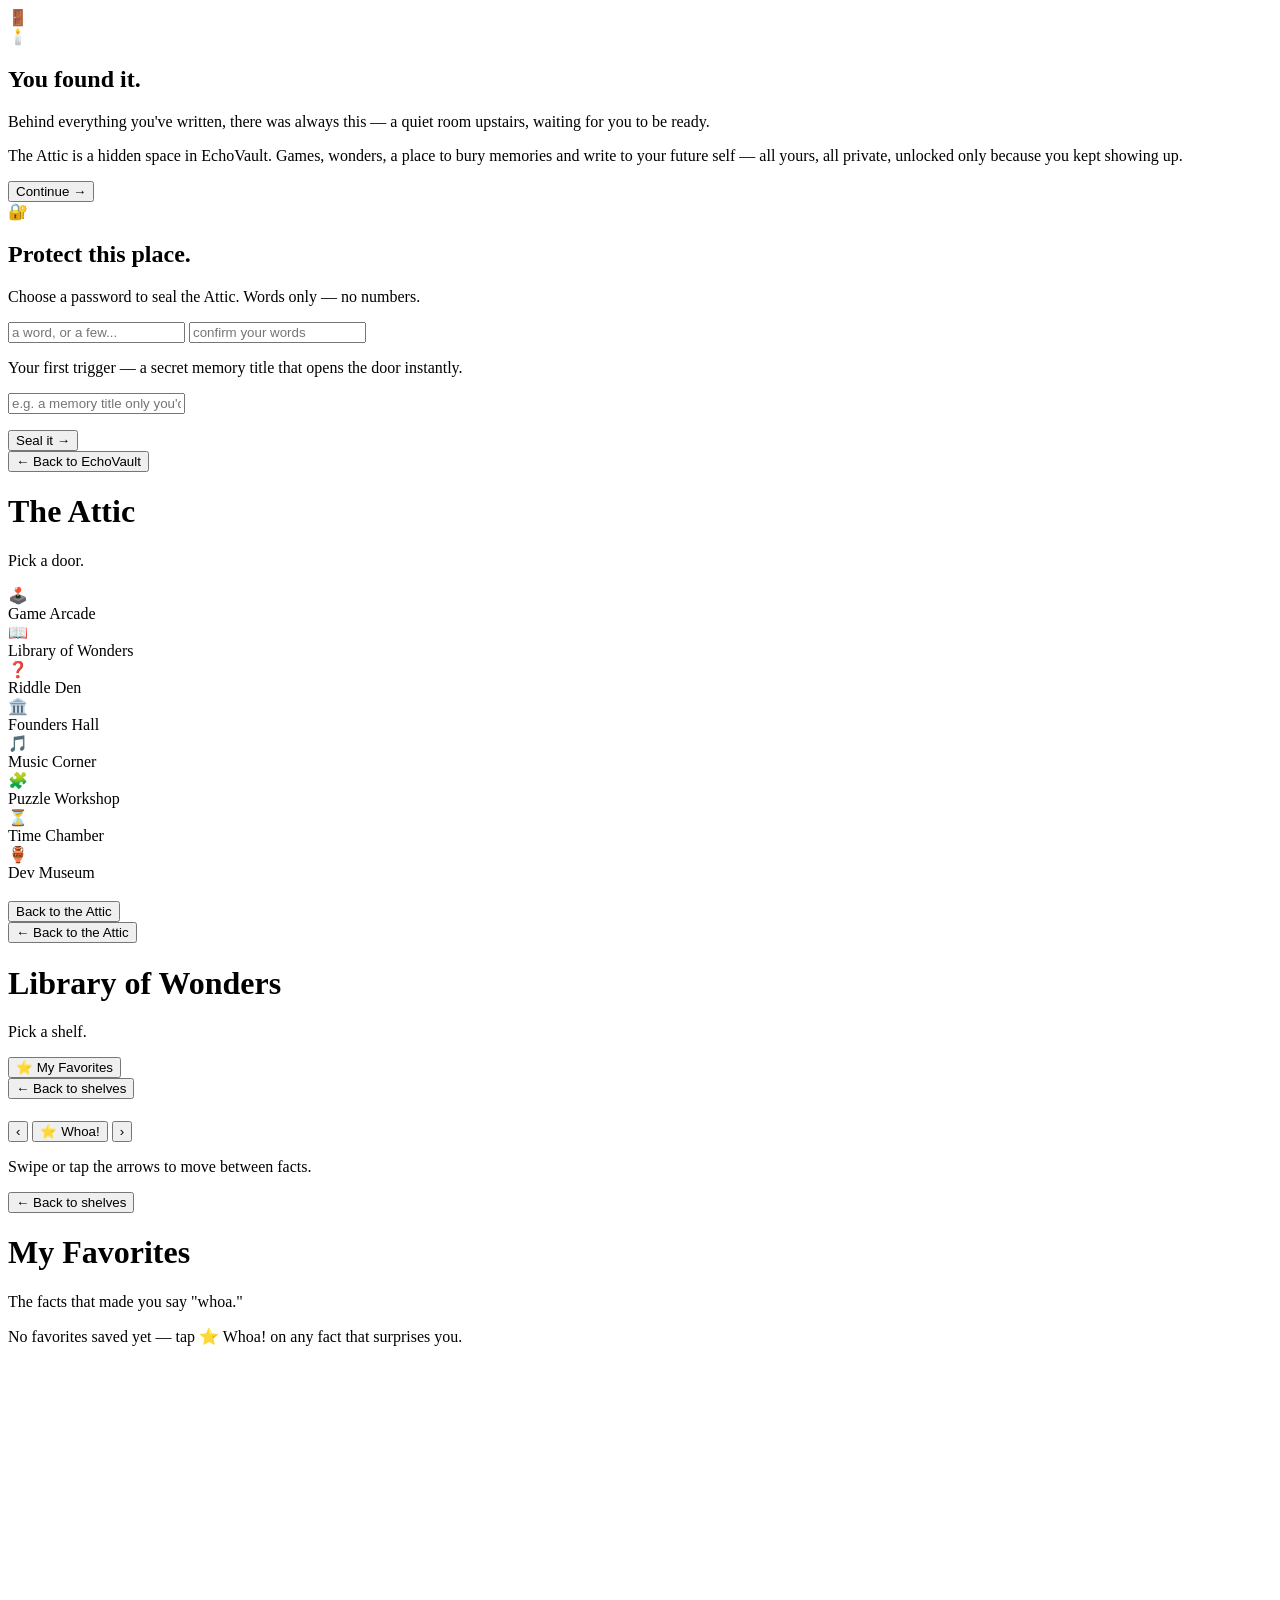
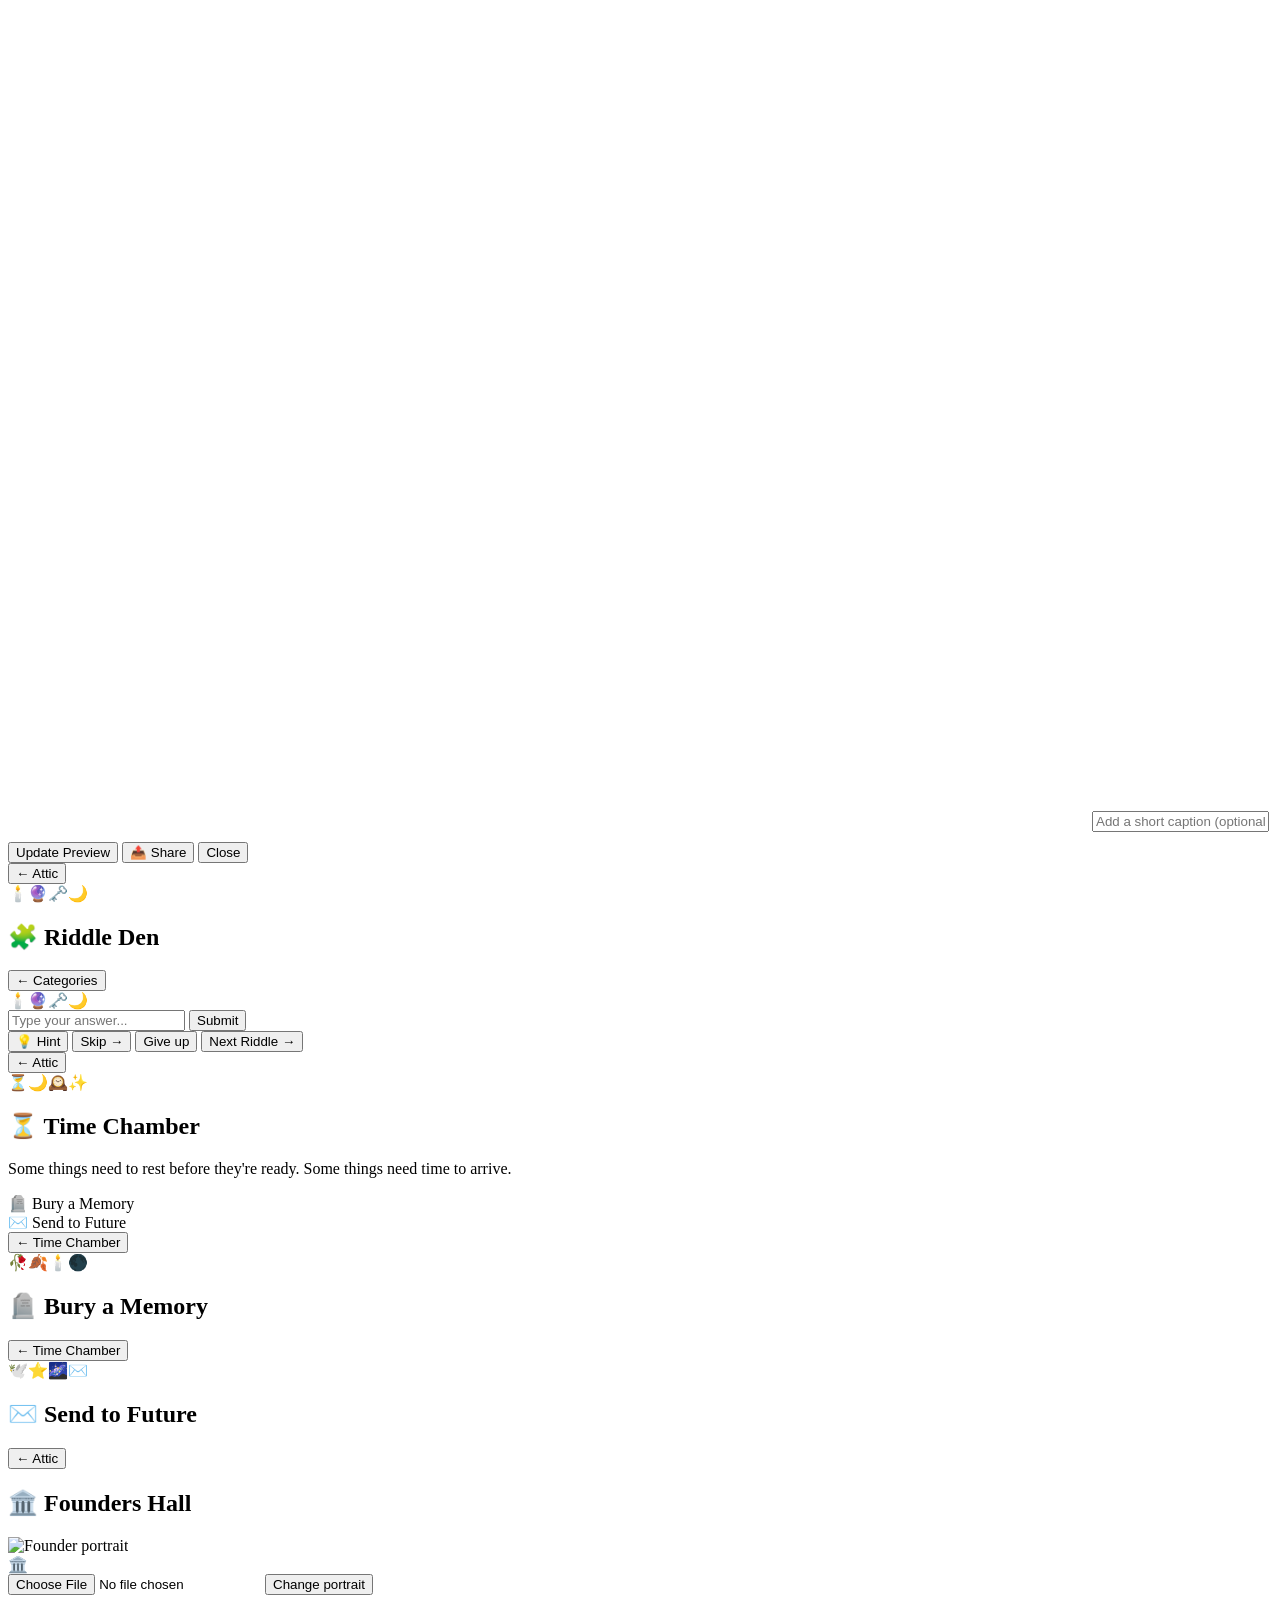
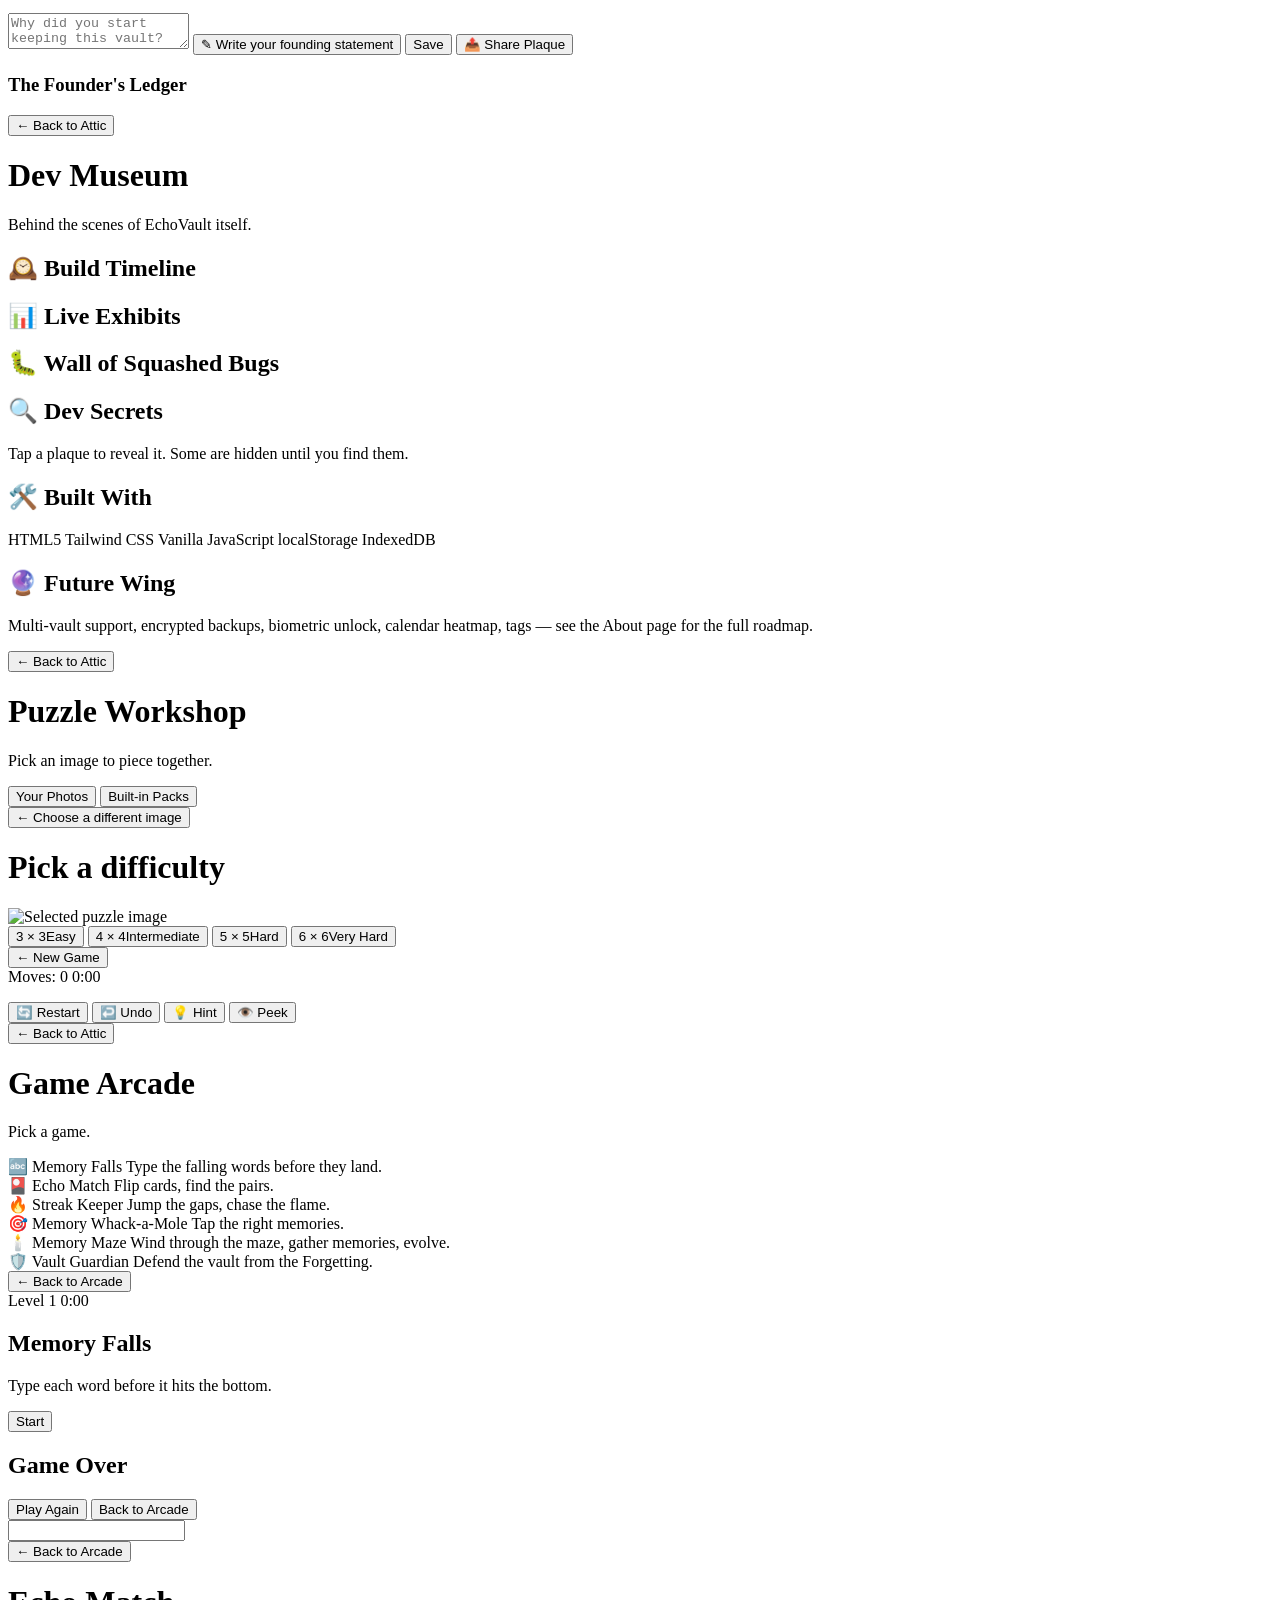
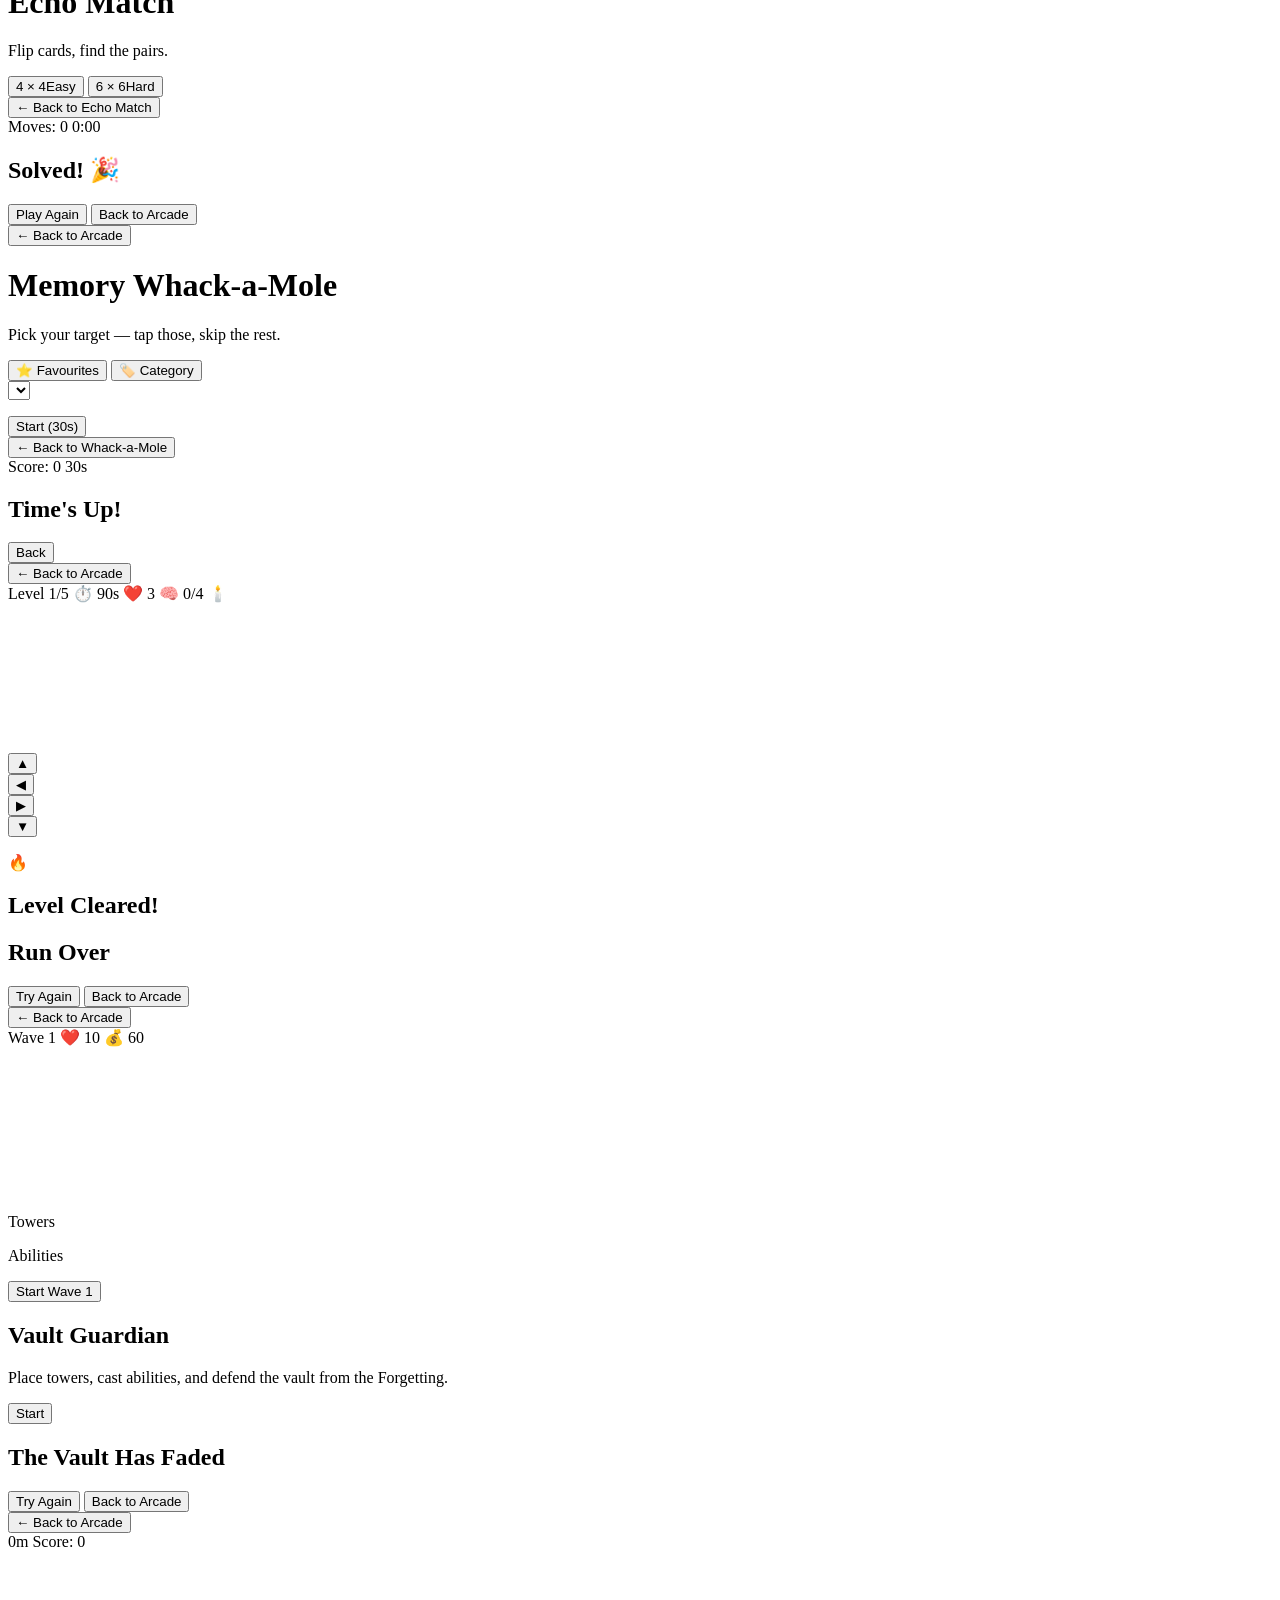
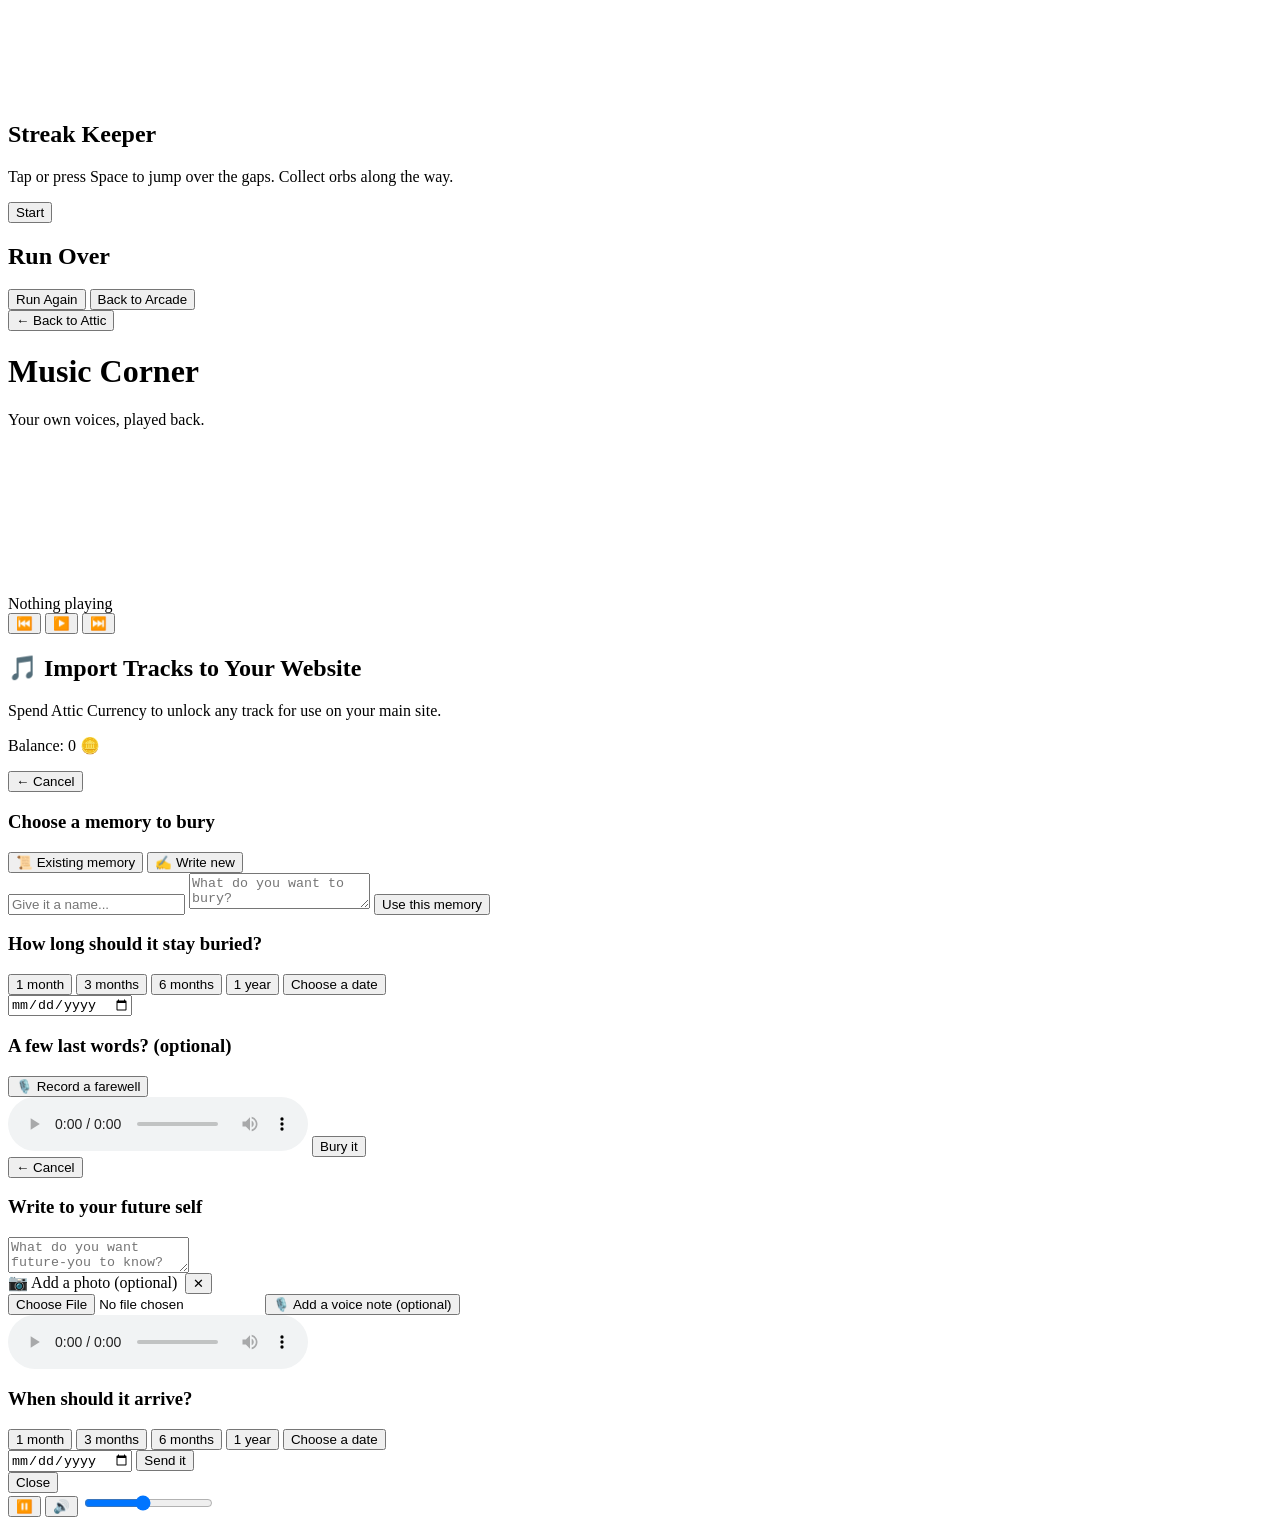
==== Attic/attic.html @ f82582a5 "Rename attic (10).html to Attic/attic.html" ====
<!--
  ATTIC.HTML — fragment only, no <html>/<head>/<body> tags.
  This gets fetched and injected into #atticRoot (in the main index.html) by Attic/attic.js.
  Do NOT open this file directly in a browser — it's not a full page.

  IMPORTANT: this fragment uses its own plain CSS classes (defined in attic.css),
  NOT Tailwind utility classes. Tailwind's CDN script only scans the page once on
  load and does not reliably pick up classes added later via fetch()-injection —
  so anything Tailwind-based in here would render unstyled. Style changes go in
  attic.css, section 2.

  SECTIONS IN THIS FILE (in order):
    1. FIRST-ENTRY REVEAL   — fullscreen dim/creak/light-flood sequence
    2. CONGRATS + SETUP MODAL — "You found it" + password/trigger setup
    (Future rooms/hub markup will be appended below as new sections, each
    clearly labeled the same way — paste new room HTML at the bottom.)
-->

<!-- ============================================================ -->
<!-- SECTION 1: FIRST-ENTRY REVEAL                                 -->
<!-- ============================================================ -->
<div id="atticRevealOverlay" class="attic-hidden attic-reveal-overlay">
  <div id="atticRevealLight" class="attic-reveal-light"></div>
  <div id="atticRevealDust" class="attic-reveal-dust"></div>
  <div id="atticRevealDoor" class="attic-reveal-door">🚪</div>
</div>

<!-- ============================================================ -->
<!-- SECTION 2: CONGRATS + FIRST-ENTRY SETUP MODAL                 -->
<!-- ============================================================ -->
<div id="atticCongratsModal" class="attic-hidden attic-modal-backdrop">
  <div class="attic-modal-card">

    <!-- Stage 1: Congrats -->
    <div id="atticCongratsStage">
      <div class="attic-emoji-lg">🕯️</div>
      <h2 class="attic-heading">You found it.</h2>
      <p class="attic-body-text">
        Behind everything you've written, there was always this — a quiet room upstairs, waiting for you to be ready.
      </p>
      <p class="attic-subtext">
        The Attic is a hidden space in EchoVault. Games, wonders, a place to bury memories and write to your future self — all yours, all private, unlocked only because you kept showing up.
      </p>
      <button id="atticCongratsContinueBtn" class="attic-btn-primary">
        Continue →
      </button>
    </div>

    <!-- Stage 2: Setup (password + first trigger) -->
    <div id="atticSetupStage" class="attic-hidden">
      <div class="attic-emoji-md">🔐</div>
      <h2 class="attic-heading attic-heading-sm">Protect this place.</h2>
      <p class="attic-subtext-center">
        Choose a password to seal the Attic. Words only — no numbers.
      </p>

      <input id="atticPasswordInput" type="text"
        placeholder="a word, or a few..."
        class="attic-input attic-input-center">

      <input id="atticPasswordConfirmInput" type="text"
        placeholder="confirm your words"
        class="attic-input attic-input-center">

      <div class="attic-trigger-block">
        <p class="attic-label">Your first trigger — a secret memory title that opens the door instantly.</p>
        <input id="atticFirstTriggerInput" type="text"
          placeholder="e.g. a memory title only you'd know"
          class="attic-input">
      </div>

      <p id="atticSetupError" class="attic-hidden attic-error"></p>

      <button id="atticSetupSaveBtn" class="attic-btn-primary">
        Seal it →
      </button>
    </div>

  </div>
</div>

<!-- ============================================================ -->
<!-- SECTION 3: HUB (8 room-doors + placeholder modal)             -->
<!-- ============================================================ -->
<div id="atticHubScreen" class="attic-hidden attic-hub-screen">
  <button id="atticBackToEchoVaultBtn" class="attic-back-btn">← Back to EchoVault</button>
  <div class="attic-hub-header">
    <h1 class="attic-hub-title">The Attic</h1>
    <p class="attic-hub-subtitle">Pick a door.</p>
  </div>

  <div id="atticHubDiscRow" class="attic-hub-disc-row"></div>

  <div class="attic-hub-grid">
    <div class="attic-room-door" data-room="arcade" style="--room-color:#22d3ee;">
      <div class="attic-room-icon">🕹️</div>
      <div class="attic-room-label">Game Arcade</div>
    </div>
    <div class="attic-room-door" data-room="wonders" style="--room-color:#34d399;">
      <div class="attic-room-icon">📖</div>
      <div class="attic-room-label">Library of Wonders</div>
    </div>
    <div class="attic-room-door" data-room="riddles" style="--room-color:#a78bfa;">
      <div class="attic-room-icon">❓</div>
      <div class="attic-room-label">Riddle Den</div>
    </div>
    <div class="attic-room-door" data-room="founders" style="--room-color:#f472b6;">
      <div class="attic-room-icon">🏛️</div>
      <div class="attic-room-label">Founders Hall</div>
    </div>
    <div class="attic-room-door" data-room="music" style="--room-color:#fb923c;">
      <div class="attic-room-icon">🎵</div>
      <div class="attic-room-label">Music Corner</div>
    </div>
    <div class="attic-room-door" data-room="puzzle" style="--room-color:#60a5fa;">
      <div class="attic-room-icon">🧩</div>
      <div class="attic-room-label">Puzzle Workshop</div>
    </div>
    <div class="attic-room-door" data-room="timechamber" style="--room-color:#818cf8;">
      <div class="attic-room-icon">⏳</div>
      <div class="attic-room-label">Time Chamber</div>
    </div>
    <div class="attic-room-door" data-room="museum" style="--room-color:#fbbf24;">
      <div class="attic-room-icon">🏺</div>
      <div class="attic-room-label">Dev Museum</div>
    </div>
  </div>
</div>

<!-- Placeholder modal for rooms not built yet -->
<div id="atticRoomPlaceholderModal" class="attic-hidden attic-modal-backdrop">
  <div class="attic-modal-card">
    <div id="atticPlaceholderIcon" class="attic-emoji-lg"></div>
    <h2 id="atticPlaceholderTitle" class="attic-heading"></h2>
    <p id="atticPlaceholderText" class="attic-body-text"></p>
    <button id="atticPlaceholderCloseBtn" class="attic-btn-primary">Back to the Attic</button>
  </div>
</div>

<!-- ============================================================ -->
<!-- FUTURE SECTIONS GO BELOW THIS LINE (individual room UIs, etc.) -->
<!-- ============================================================ -->


<!-- ============================================================ -->
<!-- SECTION 4: LIBRARY OF WONDERS                                  -->
<!-- ============================================================ -->

<!-- 4a. Category select -->
<div id="atticLibraryScreen" class="attic-hidden attic-hub-screen">
  <button class="attic-back-btn" onclick="closeLibraryToHub()">← Back to the Attic</button>
  <div class="attic-hub-header">
    <h1 class="attic-hub-title">Library of Wonders</h1>
    <p class="attic-hub-subtitle">Pick a shelf.</p>
  </div>
  <button id="atticLibraryFavoritesBtn" class="attic-library-favorites-btn" onclick="openLibraryFavorites()">⭐ My Favorites</button>
  <div id="atticLibraryCategoryGrid" class="attic-hub-grid"></div>
</div>

<!-- 4b. Fact card swipe view -->
<div id="atticLibraryCardScreen" class="attic-hidden attic-hub-screen">
  <button class="attic-back-btn" onclick="closeLibraryCardScreen()">← Back to shelves</button>
  <div class="attic-hub-header">
    <h1 id="atticLibraryCardCategoryTitle" class="attic-hub-title attic-heading-sm"></h1>
    <p id="atticLibraryCardProgress" class="attic-hub-subtitle"></p>
  </div>

  <div class="attic-library-card-stage">
    <div id="atticLibraryCard" class="attic-library-card">
      <p id="atticLibraryFactText" class="attic-library-fact-text"></p>
      <p id="atticLibraryFactSource" class="attic-library-fact-source"></p>
    </div>
  </div>

  <div class="attic-library-controls">
    <button id="atticLibraryPrevBtn" class="attic-library-nav-btn" onclick="libraryShowPrev()">‹</button>
    <button id="atticLibraryWhoaBtn" class="attic-library-whoa-btn" onclick="libraryToggleFavorite()">⭐ Whoa!</button>
    <button id="atticLibraryNextBtn" class="attic-library-nav-btn" onclick="libraryShowNext()">›</button>
  </div>
  <p class="attic-subtext-center">Swipe or tap the arrows to move between facts.</p>
</div>

<!-- 4c. Favorites screen -->
<div id="atticLibraryFavoritesScreen" class="attic-hidden attic-hub-screen">
  <button class="attic-back-btn" onclick="closeLibraryFavorites()">← Back to shelves</button>
  <div class="attic-hub-header">
    <h1 class="attic-hub-title attic-heading-sm">My Favorites</h1>
    <p class="attic-hub-subtitle">The facts that made you say "whoa."</p>
  </div>
  <div id="atticLibraryFavoritesEmpty" class="attic-hidden attic-subtext-center">No favorites saved yet — tap ⭐ Whoa! on any fact that surprises you.</div>
  <div id="atticLibraryFavoritesList" class="attic-library-favorites-list"></div>
</div>

<!-- Favorite share preview modal -->
<div id="atticLibraryShareModal" class="attic-hidden attic-modal-backdrop">
  <div class="attic-modal-card">
    <canvas id="atticLibraryShareCanvas" width="1080" height="1080" class="attic-library-share-canvas"></canvas>
    <input id="atticLibraryShareCaption" class="attic-input attic-input-center" maxlength="80" placeholder="Add a short caption (optional)">
    <button class="attic-btn-primary" onclick="libraryUpdateShareCaption()">Update Preview</button>
    <button class="attic-btn-primary" onclick="libraryShareFavorite()">📤 Share</button>
    <button class="attic-back-btn" style="margin-top:10px;" onclick="closeLibraryShareModal()">Close</button>
  </div>
</div>


<!-- Riddle Den: Category Select -->
<div id="riddleDenCategoryScreen" class="attic-hidden attic-hub-screen">
  <button class="attic-back-btn" onclick="showAtticHub()">← Attic</button>
  <div class="riddle-mystery-decor"><span>🕯️</span><span>🔮</span><span>🗝️</span><span>🌙</span></div>
  <h2 class="attic-room-title">🧩 Riddle Den</h2>
  
  <div id="riddleCategoryList" class="riddle-category-grid"></div>
</div>



<!-- Riddle Den: Riddle Card -->
<div id="riddleCardScreen" class="attic-hidden attic-hub-screen">
  <button class="attic-back-btn" onclick="showRiddleDen()">← Categories</button>
  <div class="riddle-mystery-decor"><span>🕯️</span><span>🔮</span><span>🗝️</span><span>🌙</span></div>
  <div class="riddle-progress-label" id="riddleProgressLabel"></div>
  
  <div class="riddle-card" id="riddleCard">
    <div class="riddle-story" id="riddleStory"></div>
    <div class="riddle-prompt" id="riddlePrompt"></div>

    <div id="riddleHints" class="riddle-hints"></div>

    <div class="riddle-input-row">
      <input type="text" id="riddleAnswerInput" placeholder="Type your answer..." autocomplete="off">
      <button id="riddleSubmitBtn" onclick="handleSubmitRiddleAnswer()">Submit</button>
    </div>

    <div id="riddleFeedback" class="riddle-feedback"></div>

    <div class="riddle-action-row">
      <button id="riddleHintBtn" class="riddle-hint-btn hidden" onclick="handleShowHint()">💡 Hint</button>
      <button id="riddleSkipBtn" class="riddle-skip-btn" onclick="handleSkipRiddle()">Skip →</button>
      <button id="riddleGiveUpBtn" class="riddle-giveup-btn hidden" onclick="handleGiveUpRiddle()">Give up</button>
      <button id="riddleNextBtn" class="riddle-next-btn hidden" onclick="loadNextRiddle()">Next Riddle →</button>
    </div>
    
  </div>
</div>


<!-- Time Chamber Hub -->
<div id="timeChamberScreen" class="attic-hidden attic-hub-screen">
  <button class="attic-back-btn" onclick="showAtticHub()">← Attic</button>
  <div class="chamber-mystery-decor"><span>⏳</span><span>🌙</span><span>🕰️</span><span>✨</span></div>
  <h2 class="attic-room-title">⏳ Time Chamber</h2>
  <p class="time-chamber-intro">Some things need to rest before they're ready. Some things need time to arrive.</p>
  <div class="time-chamber-doors">
    <div class="time-chamber-door" onclick="openBuryScreen()">
      <span class="door-icon">🪦</span>
      <span class="door-label">Bury a Memory</span>
    </div>
    <div class="time-chamber-door" onclick="openSendScreen()">
      <span class="door-icon">✉️</span>
      <span class="door-label">Send to Future</span>
    </div>
  </div>
</div>

<!-- Bury a Memory -->
<div id="buryScreen" class="attic-hidden attic-hub-screen">
  <button class="attic-back-btn" onclick="showTimeChamber()">← Time Chamber</button>
  <div class="chamber-mystery-decor"><span>🥀</span><span>🍂</span><span>🕯️</span><span>🌑</span></div>
  <h2 class="attic-room-title">🪦 Bury a Memory</h2>
  <div id="burySlotGrid" class="time-slot-grid"></div>
</div>

<!-- Send to Future -->
<div id="sendScreen" class="attic-hidden attic-hub-screen">
  <button class="attic-back-btn" onclick="showTimeChamber()">← Time Chamber</button>
  <div class="chamber-mystery-decor"><span>🕊️</span><span>⭐</span><span>🌌</span><span>✉️</span></div>
  <h2 class="attic-room-title">✉️ Send to Future</h2>
  <div id="sendSlotGrid" class="time-slot-grid"></div>
</div>

<!-- Founders Hall -->
<div id="foundersHallScreen" class="attic-hidden attic-hub-screen">
  <button class="attic-back-btn" onclick="showAtticHub()">← Attic</button>
  <h2 class="attic-room-title">🏛️ Founders Hall</h2>

  <div id="founderPlaqueCard" class="founder-plaque">
    <div class="founder-portrait-wrap">
      <img id="founderPortraitImg" class="founder-portrait attic-hidden" alt="Founder portrait">
      <div id="founderPortraitPlaceholder" class="founder-portrait-placeholder">🏛️</div>
      <input type="file" id="founderPortraitInput" accept="image/*" class="attic-hidden" onchange="handleFounderPortraitChange(event)">
      <button class="founder-portrait-btn" onclick="document.getElementById('founderPortraitInput').click()">Change portrait</button>
    </div>

    <h3 id="founderNameDisplay" class="founder-name"></h3>
    <p id="founderEstDate" class="founder-est"></p>

    <p id="founderStatementDisplay" class="founder-statement attic-hidden"></p>
    <textarea id="founderStatementInput" class="founder-statement-input attic-hidden" maxlength="280" placeholder="Why did you start keeping this vault?"></textarea>
    <button id="founderStatementEditBtn" class="founder-edit-btn" onclick="startFounderStatementEdit()">✎ Write your founding statement</button>
    <button id="founderStatementSaveBtn" class="founder-edit-btn attic-hidden" onclick="saveFounderStatement()">Save</button>

    <button id="founderShareBtn" class="founder-share-btn" onclick="generateFounderShareCard()">📤 Share Plaque</button>
  </div>

  <h3 class="founder-ledger-title">The Founder's Ledger</h3>
  <div id="founderLedgerList" class="founder-ledger-list"></div>
</div>

<!-- ============================================================ -->
<!-- DEV MUSEUM — paste anywhere inside attic.html                 -->
<!-- ============================================================ -->

<div id="atticDevMuseumScreen" class="attic-hidden museum-screen">
  <button class="attic-back-btn" onclick="showAtticHub()">← Back to Attic</button>
  <h1 class="attic-hub-title">Dev Museum</h1>
  <p class="attic-hub-subtitle">Behind the scenes of EchoVault itself.</p>

  <!-- Changelog Timeline -->
  <section class="museum-section">
    <h2 class="museum-section-title">🕰️ Build Timeline</h2>
    <div id="museumTimeline" class="museum-timeline"></div>
  </section>

  <!-- Live Stats -->
  <section class="museum-section">
    <h2 class="museum-section-title">📊 Live Exhibits</h2>
    <div id="museumStats" class="museum-stats-grid"></div>
  </section>

  <!-- Bug Wall -->
  <section class="museum-section">
    <h2 class="museum-section-title">🐛 Wall of Squashed Bugs</h2>
    <div id="museumBugWall" class="museum-bug-wall"></div>
  </section>

  <!-- Dev Secrets -->
  <section class="museum-section">
    <h2 class="museum-section-title">🔍 Dev Secrets</h2>
    <p class="museum-section-sub">Tap a plaque to reveal it. Some are hidden until you find them.</p>
    <div id="museumSecrets" class="museum-secrets-grid"></div>
  </section>

  <!-- Tech Stack Plaque -->
  <section class="museum-section">
    <h2 class="museum-section-title">🛠️ Built With</h2>
    <div class="museum-tech-plaque">
      <span class="museum-tech-chip">HTML5</span>
      <span class="museum-tech-chip">Tailwind CSS</span>
      <span class="museum-tech-chip">Vanilla JavaScript</span>
      <span class="museum-tech-chip">localStorage</span>
      <span class="museum-tech-chip">IndexedDB</span>
    </div>
  </section>

  <!-- Future Wing -->
  <section class="museum-section">
    <h2 class="museum-section-title">🔮 Future Wing</h2>
    <p class="museum-future-note">Multi-vault support, encrypted backups, biometric unlock, calendar heatmap, tags — see the About page for the full roadmap.</p>
  </section>
</div>

<!-- ============================================================ -->
<!-- PUZZLE WORKSHOP — paste anywhere inside attic.html            -->
<!-- (alongside your other room screens, e.g. after Founders Hall) -->
<!-- ============================================================ -->

<!-- Screen 1: source toggle + image picker -->
<div id="atticPuzzleHubScreen" class="attic-hidden puzzle-screen">
  <button class="attic-back-btn" onclick="showAtticHub()">← Back to Attic</button>
  <h1 class="attic-hub-title">Puzzle Workshop</h1>
  <p class="attic-hub-subtitle">Pick an image to piece together.</p>

  <div class="puzzle-source-toggle">
    <button id="puzzleSourcePhotosBtn" class="puzzle-toggle-btn active" onclick="setPuzzleSource('photos')">Your Photos</button>
    <button id="puzzleSourcePacksBtn" class="puzzle-toggle-btn" onclick="setPuzzleSource('packs')">Built-in Packs</button>
  </div>

  <div id="puzzlePackPills" class="puzzle-pack-pills attic-hidden"></div>

  <div id="puzzleImageGrid" class="puzzle-image-grid"></div>
</div>

<!-- Screen 2: grid size picker -->
<div id="atticPuzzleSizeScreen" class="attic-hidden puzzle-screen">
  <button class="attic-back-btn" onclick="backToPuzzleHub()">← Choose a different image</button>
  <h1 class="attic-hub-title">Pick a difficulty</h1>

  <img id="puzzleSizePreviewImg" class="puzzle-size-preview" alt="Selected puzzle image">

  <div class="puzzle-size-grid">
    <button class="puzzle-size-btn" onclick="startPuzzleGame(3)">
      <span class="puzzle-size-label">3 × 3</span><span class="puzzle-size-sub">Easy</span>
    </button>
    <button class="puzzle-size-btn" onclick="startPuzzleGame(4)">
      <span class="puzzle-size-label">4 × 4</span><span class="puzzle-size-sub">Intermediate</span>
    </button>
    <button class="puzzle-size-btn" onclick="startPuzzleGame(5)">
      <span class="puzzle-size-label">5 × 5</span><span class="puzzle-size-sub">Hard</span>
    </button>
    <button class="puzzle-size-btn" onclick="startPuzzleGame(6)">
      <span class="puzzle-size-label">6 × 6</span><span class="puzzle-size-sub">Very Hard</span>
    </button>
  </div>
</div>

<!-- Screen 3: the puzzle itself -->
<div id="atticPuzzleGameScreen" class="attic-hidden puzzle-screen">
  <button class="attic-back-btn" onclick="handlePuzzleNewGame()">← New Game</button>

  <div class="puzzle-game-stats">
    <span id="puzzleMoveCount">Moves: 0</span>
    <span id="puzzleTimer">0:00</span>
  </div>

  <div id="puzzleBoardWrap" class="puzzle-board-wrap">
    <div id="puzzleBoard" class="puzzle-board"></div>
    <div id="puzzlePeekOverlay" class="puzzle-peek-overlay attic-hidden"></div>
  </div>

  <p id="puzzleResultBanner" class="puzzle-result-banner attic-hidden"></p>

  <div class="puzzle-controls">
    <button class="puzzle-ctrl-btn" onclick="handlePuzzleRestart()">🔄 Restart</button>
    <button id="puzzleUndoBtn" class="puzzle-ctrl-btn" onclick="handlePuzzleUndo()">↩️ Undo</button>
    <button id="puzzleHintBtn" class="puzzle-ctrl-btn" onclick="handlePuzzleHint()">💡 Hint</button>
    <button
      id="puzzlePeekBtn"
      class="puzzle-ctrl-btn"
      onmousedown="showPuzzlePeek()" onmouseup="hidePuzzlePeek()" onmouseleave="hidePuzzlePeek()"
      ontouchstart="showPuzzlePeek(event)" ontouchend="hidePuzzlePeek(event)"
    >👁️ Peek</button>
  </div>
</div>


<!-- ============================================================ -->
<!-- GAME ARCADE — paste anywhere inside attic.html                -->
<!-- ============================================================ -->

<!-- Arcade hub: pick a game -->
<div id="atticArcadeHubScreen" class="attic-hidden arcade-screen">
  <button class="attic-back-btn" onclick="showAtticHub()">← Back to Attic</button>
  <h1 class="attic-hub-title">Game Arcade</h1>
  <p class="attic-hub-subtitle">Pick a game.</p>

  <div class="arcade-game-grid">
    <div class="arcade-game-card" onclick="startMemoryFalls()">
      <span class="arcade-game-icon">🔤</span>
      <span class="arcade-game-name">Memory Falls</span>
      <span class="arcade-game-desc">Type the falling words before they land.</span>
    </div>
    <div class="arcade-game-card" onclick="showArcadeHub(); document.getElementById('atticArcadeHubScreen').classList.add('attic-hidden'); document.getElementById('atticEchoMatchHubScreen').classList.remove('attic-hidden');">
  <span class="arcade-game-icon">🎴</span>
  <span class="arcade-game-name">Echo Match</span>
  <span class="arcade-game-desc">Flip cards, find the pairs.</span>
</div>

<div class="arcade-game-card" onclick="showArcadeStreakKeeper()">
  <span class="arcade-game-icon">🔥</span>
  <span class="arcade-game-name">Streak Keeper</span>
  <span class="arcade-game-desc">Jump the gaps, chase the flame.</span>
</div>

<div class="arcade-game-card" onclick="showArcadeHub(); document.getElementById('atticArcadeHubScreen').classList.add('attic-hidden'); document.getElementById('atticWhackHubScreen').classList.remove('attic-hidden'); showWhackHub();">
  <span class="arcade-game-icon">🎯</span>
  <span class="arcade-game-name">Memory Whack-a-Mole</span>
  <span class="arcade-game-desc">Tap the right memories.</span>
</div>

<div class="arcade-game-card" onclick="startMemoryMaze()">
  <span class="arcade-game-icon">🕯️</span>
  <span class="arcade-game-name">Memory Maze</span>
  <span class="arcade-game-desc">Wind through the maze, gather memories, evolve.</span>
</div>

<div class="arcade-game-card" onclick="startVaultGuardian()">
  <span class="arcade-game-icon">🛡️</span>
  <span class="arcade-game-name">Vault Guardian</span>
  <span class="arcade-game-desc">Defend the vault from the Forgetting.</span>
</div>


  </div>
</div>

<!-- Memory Falls -->
<div id="atticMemoryFallsScreen" class="attic-hidden arcade-screen">
  <button class="attic-back-btn" onclick="exitMemoryFalls()">← Back to Arcade</button>

  <div class="mf-hud">
    <span id="mfLives" class="mf-hud-item"></span>
    <span id="mfLevel" class="mf-hud-item">Level 1</span>
    <span id="mfTimer" class="mf-hud-item">0:00</span>
  </div>
  <div class="mf-speed-meter-track">
    <div id="mfSpeedMeterFill" class="mf-speed-meter-fill"></div>
  </div>

  <div id="mfGameArea" class="mf-game-area">
    <div id="mfStartOverlay" class="mf-overlay">
      <h2>Memory Falls</h2>
      <p>Type each word before it hits the bottom.</p>
      <button class="mf-primary-btn" onclick="beginMemoryFallsRun()">Start</button>
    </div>
    <div id="mfGameOverOverlay" class="mf-overlay attic-hidden">
      <h2>Game Over</h2>
      <p id="mfFinalStats"></p>
      <button class="mf-primary-btn" onclick="beginMemoryFallsRun()">Play Again</button>
      <button class="mf-secondary-btn" onclick="exitMemoryFalls()">Back to Arcade</button>
    </div>
    <div id="mfLevelUpBanner" class="mf-level-up-banner attic-hidden"></div>
  </div>
<input id="mfHiddenInput" class="mf-hidden-input" type="text" autocomplete="off" autocorrect="off" autocapitalize="off" spellcheck="false" inputmode="text">

</div>

<!-- ============================================================ -->
<!-- ECHO MATCH — paste anywhere inside attic.html                 -->
<!-- ============================================================ -->

<div id="atticEchoMatchHubScreen" class="attic-hidden arcade-screen">
  <button class="attic-back-btn" onclick="showArcadeHub()">← Back to Arcade</button>
  <h1 class="attic-hub-title">Echo Match</h1>
  <p class="attic-hub-subtitle">Flip cards, find the pairs.</p>

  <div class="em-size-grid">
    <button class="em-size-btn" onclick="startEchoMatch(4)">
      <span class="em-size-label">4 × 4</span><span class="em-size-sub">Easy</span>
    </button>
    <button class="em-size-btn" onclick="startEchoMatch(6)">
      <span class="em-size-label">6 × 6</span><span class="em-size-sub">Hard</span>
    </button>
  </div>
</div>

<div id="atticEchoMatchGameScreen" class="attic-hidden arcade-screen">
  <button class="attic-back-btn" onclick="exitEchoMatch()">← Back to Echo Match</button>

  <div class="em-hud">
    <span id="emMoves" class="mf-hud-item">Moves: 0</span>
    <span id="emTimer" class="mf-hud-item">0:00</span>
    <span id="emBest" class="mf-hud-item"></span>
  </div>

  <div id="emGrid" class="em-grid"></div>

  <div id="emWinOverlay" class="mf-overlay attic-hidden">
    <h2>Solved! 🎉</h2>
    <p id="emFinalStats"></p>
    <button class="mf-primary-btn" onclick="startEchoMatch(emState.gridSize)">Play Again</button>
    <button class="mf-secondary-btn" onclick="exitEchoMatch()">Back to Arcade</button>
  </div>
</div>

<!-- ============================================================ -->
<!-- MEMORY WHACK-A-MOLE — paste anywhere inside attic.html        -->
<!-- ============================================================ -->

<div id="atticWhackHubScreen" class="attic-hidden arcade-screen">
  <button class="attic-back-btn" onclick="showArcadeHub()">← Back to Arcade</button>
  <h1 class="attic-hub-title">Memory Whack-a-Mole</h1>
  <p class="attic-hub-subtitle">Pick your target — tap those, skip the rest.</p>

  <div class="wm-target-toggle">
    <button id="wmTargetFavBtn" class="puzzle-toggle-btn active" onclick="setWhackTargetMode('favourite')">⭐ Favourites</button>
    <button id="wmTargetCatBtn" class="puzzle-toggle-btn" onclick="setWhackTargetMode('category')">🏷️ Category</button>
  </div>

  <select id="wmCategorySelect" class="wm-category-select attic-hidden"></select>

  <p id="wmNotEnoughNote" class="puzzle-empty-note attic-hidden"></p>
  <button id="wmStartBtn" class="mf-primary-btn wm-start-btn" onclick="startWhackAMole()">Start (30s)</button>
</div>

<div id="atticWhackGameScreen" class="attic-hidden arcade-screen">
  <button class="attic-back-btn" onclick="exitWhackAMole()">← Back to Whack-a-Mole</button>

  <div class="mf-hud">
    <span id="wmScore" class="mf-hud-item">Score: 0</span>
    <span id="wmTimeLeft" class="mf-hud-item">30s</span>
    <span id="wmBest" class="mf-hud-item"></span>
  </div>

  <div id="wmGrid" class="wm-grid"></div>

  <div id="wmResultOverlay" class="mf-overlay attic-hidden">
    <h2>Time's Up!</h2>
    <p id="wmFinalStats"></p>
    <button class="mf-primary-btn" onclick="exitWhackAMole()">Back</button>
  </div>
</div>

<!-- Memory Maze -->
<div id="atticMemoryMazeScreen" class="attic-hidden mm-screen">
  <button class="attic-back-btn" onclick="exitMemoryMaze()">← Back to Arcade</button>

  <div class="mm-hud">
    <span class="mm-hud-item">Level <span id="mmLevelNum">1</span>/5</span>
    <span class="mm-hud-item">⏱️ <span id="mmTimer">90</span>s</span>
    <span class="mm-hud-item">❤️ <span id="mmLives">3</span></span>
    <span class="mm-hud-item">🧠 <span id="mmCollected">0</span>/<span id="mmNeeded">4</span></span>
    <span class="mm-hud-item mm-hud-sprite" id="mmSpriteDisplay">🕯️</span>
  </div>

  <canvas id="mmCanvas" class="mm-canvas"></canvas>

  <div class="mm-dpad">
    <div></div>
    <button class="mm-dpad-btn" onclick="mmMove('up')">▲</button>
    <div></div>
    <button class="mm-dpad-btn" onclick="mmMove('left')">◀</button>
    <div></div>
    <button class="mm-dpad-btn" onclick="mmMove('right')">▶</button>
    <div></div>
    <button class="mm-dpad-btn" onclick="mmMove('down')">▼</button>
    <div></div>
  </div>

  <div id="mmLevelUpOverlay" class="mm-overlay attic-hidden">
    <p class="mm-levelup-sprite" id="mmLevelUpSprite">🔥</p>
    <h2>Level Cleared!</h2>
    <p id="mmLevelUpText"></p>
  </div>

  <div id="mmGameOverOverlay" class="mm-overlay attic-hidden">
    <h2 id="mmGameOverTitle">Run Over</h2>
    <p id="mmGameOverStats"></p>
    <button class="mf-primary-btn" onclick="startMemoryMaze()">Try Again</button>
    <button class="mf-secondary-btn" onclick="exitMemoryMaze()">Back to Arcade</button>
  </div>
</div>

<!-- Vault Guardian -->
<div id="atticVaultGuardianScreen" class="attic-hidden vg-screen">
  <button class="attic-back-btn" onclick="exitVaultGuardian()">← Back to Arcade</button>

  <div class="vg-hud">
    <span class="vg-hud-item">Wave <span id="vgWaveNum">1</span></span>
    <span class="vg-hud-item">❤️ <span id="vgLives">10</span></span>
    <span class="vg-hud-item">💰 <span id="vgCurrency">60</span></span>
  </div>

  <canvas id="vgCanvas" class="vg-canvas"></canvas>

  <div id="vgTowerShop" class="vg-shop">
    <p class="vg-shop-label">Towers</p>
    <div class="vg-shop-row" id="vgTowerButtons"></div>
    <p class="vg-shop-label">Abilities</p>
    <div class="vg-shop-row" id="vgAbilityButtons"></div>
  </div>

  <button id="vgStartWaveBtn" class="mf-primary-btn" onclick="vgStartNextWave()">Start Wave 1</button>

  <div id="vgStartOverlay" class="mf-overlay">
    <h2>Vault Guardian</h2>
    <p>Place towers, cast abilities, and defend the vault from the Forgetting.</p>
    <button class="mf-primary-btn" onclick="beginVaultGuardianRun()">Start</button>
  </div>

  <div id="vgGameOverOverlay" class="mf-overlay attic-hidden">
    <h2 id="vgGameOverTitle">The Vault Has Faded</h2>
    <p id="vgGameOverStats"></p>
    <button class="mf-primary-btn" onclick="beginVaultGuardianRun()">Try Again</button>
    <button class="mf-secondary-btn" onclick="exitVaultGuardian()">Back to Arcade</button>
  </div>
</div>

<!-- ============================================================ -->
<!-- STREAK KEEPER — paste anywhere inside attic.html              -->
<!-- ============================================================ -->

<div id="atticStreakKeeperScreen" class="attic-hidden arcade-screen">
  <button class="attic-back-btn" onclick="exitStreakKeeper()">← Back to Arcade</button>

  <div class="mf-hud">
    <span id="skDistance" class="mf-hud-item">0m</span>
    <span id="skScore" class="mf-hud-item">Score: 0</span>
    <span id="skBest" class="mf-hud-item"></span>
  </div>

  <div id="skGameWrap" class="sk-game-wrap">
    <canvas id="skCanvas" class="sk-canvas"></canvas>
    <div id="skEvolveBanner" class="sk-evolve-banner attic-hidden"></div>
    <div id="skStartOverlay" class="mf-overlay">
      <h2>Streak Keeper</h2>
      <p>Tap or press Space to jump over the gaps. Collect orbs along the way.</p>
      <button class="mf-primary-btn" onclick="beginStreakKeeperRun()">Start</button>
    </div>
    <div id="skGameOverOverlay" class="mf-overlay attic-hidden">
      <h2>Run Over</h2>
      <p id="skFinalStats"></p>
      <button class="mf-primary-btn" onclick="beginStreakKeeperRun()">Run Again</button>
      <button class="mf-secondary-btn" onclick="exitStreakKeeper()">Back to Arcade</button>
    </div>
  </div>
</div>

<!-- ============================================================ -->
<!-- MUSIC CORNER — paste anywhere inside attic.html               -->
<!-- ============================================================ -->

<div id="atticMusicCornerScreen" class="attic-hidden music-corner-screen">
  <button class="attic-back-btn" onclick="exitMusicCorner()">← Back to Attic</button>
  <h1 class="attic-hub-title">Music Corner</h1>
  <p class="attic-hub-subtitle">Your own voices, played back.</p>

  <canvas id="mcVisualizerCanvas" class="mc-visualizer-canvas"></canvas>

  <div id="mcNowPlaying" class="mc-now-playing">Nothing playing</div>

  <div class="mc-player-controls">
    <button class="mc-ctrl-btn" onclick="playPrevMixtapeTrack()">⏮️</button>
    <button id="mcPlayPauseBtn" class="mc-ctrl-btn mc-play-btn" onclick="toggleMixtapePlayPause()">▶️</button>
    <button class="mc-ctrl-btn" onclick="playNextMixtapeTrack()">⏭️</button>
  </div>

  <div id="mcTrackList" class="mc-track-list"></div>

  <div class="mc-import-section">
    <h2 class="mc-import-title">🎵 Import Tracks to Your Website</h2>
    <p class="mc-import-note">Spend Attic Currency to unlock any track for use on your main site.</p>
    <p class="mc-import-balance">Balance: <span id="mcImportBalance">0</span> 🪙</p>
    <div id="mcImportTrackList" class="mc-import-track-list"></div>
  </div>
  
</div>

<!-- Bury Setup Modal -->
<div id="burySetupModal" class="hidden attic-modal-backdrop">
  <div class="attic-modal-card">
    <button class="attic-back-btn" onclick="closeBurySetup()">← Cancel</button>
    <h3>Choose a memory to bury</h3>
    <div class="bury-mode-toggle">
      <button type="button" id="buryModeExistingBtn" class="bury-mode-btn selected" onclick="setBuryMode('existing')">📜 Existing memory</button>
      <button type="button" id="buryModeNewBtn" class="bury-mode-btn" onclick="setBuryMode('new')">✍️ Write new</button>
    </div>
    <div id="buryMemoryPicker" class="memory-picker-list"></div>
    <div id="buryNewMemoryForm" class="hidden">
      <input type="text" id="buryNewTitle" placeholder="Give it a name...">
      <textarea id="buryNewDescription" placeholder="What do you want to bury?"></textarea>
      <button type="button" class="confirm-btn" onclick="useNewBuryMemory()">Use this memory</button>
    </div>
    <div id="buryDurationSection" class="hidden">
      <h3>How long should it stay buried?</h3>
      <div class="duration-options">
        <button onclick="selectBuryDuration('1m', this)">1 month</button>
        <button onclick="selectBuryDuration('3m', this)">3 months</button>
        <button onclick="selectBuryDuration('6m', this)">6 months</button>
        <button onclick="selectBuryDuration('1y', this)">1 year</button>
        <button onclick="selectBuryDuration('custom', this)">Choose a date</button>
      </div>
      
      <input type="date" id="buryCustomDate" class="hidden">
      <h3>A few last words? (optional)</h3>
      <button id="buryVoiceBtn" onclick="toggleFarewellRecording()">🎙️ Record a farewell</button>
      <div id="buryVoiceStatus"></div>
      <audio id="buryVoicePreview" controls class="hidden"></audio>
      <button id="confirmBuryBtn" class="confirm-btn" onclick="confirmBury()">Bury it</button>
      
    </div>
  </div>
</div>

<!-- Send Compose Modal -->
<div id="sendComposeModal" class="hidden attic-modal-backdrop">
  <div class="attic-modal-card">
    <button class="attic-back-btn" onclick="closeSendCompose()">← Cancel</button>
    <h3>Write to your future self</h3>
    <textarea id="sendMessageText" placeholder="What do you want future-you to know?"></textarea>

    <div id="sendPhotoSlot" class="send-photo-slot" onclick="document.getElementById('sendPhotoInput').click()">
      <span id="sendPhotoPlaceholder">📷 Add a photo (optional)</span>
      <img id="sendPhotoPreview" class="hidden">
      <button type="button" id="sendPhotoRemoveBtn" class="send-photo-remove hidden" onclick="removeSendPhoto(event)">✕</button>
    </div>
    <input type="file" id="sendPhotoInput" accept="image/*" class="hidden" onchange="handleSendPhotoChange(event)">

    <button id="sendVoiceBtn" onclick="toggleFutureVoiceRecording()">🎙️ Add a voice note (optional)</button>
    
    <div id="sendVoiceStatus"></div>
    <audio id="sendVoicePreview" controls class="hidden"></audio>
    <h3>When should it arrive?</h3>
    
    <div class="duration-options">
      <button onclick="selectSendDuration('1m', this)">1 month</button>
      <button onclick="selectSendDuration('3m', this)">3 months</button>
      <button onclick="selectSendDuration('6m', this)">6 months</button>
      <button onclick="selectSendDuration('1y', this)">1 year</button>
      <button onclick="selectSendDuration('custom', this)">Choose a date</button>
    </div>
    
    <input type="date" id="sendCustomDate" class="hidden">
    <button id="confirmSendBtn" class="confirm-btn" onclick="confirmSendToFuture()">Send it</button>
  </div>
</div>

<!-- Arrival / Resurface Reveal -->
<div id="timeChamberRevealModal" class="hidden attic-modal-backdrop">
  <div class="attic-modal-card reveal-content" id="timeChamberRevealContent"></div>
  <button class="confirm-btn" onclick="closeTimeChamberReveal()">Close</button>
</div>


<!-- Floating music controls — a fixed sibling of every Attic screen, always visible while attic-active -->
<div id="atticMusicControlBar" class="attic-music-control-bar">
  <button id="atticMusicPlayPauseBtn" class="attic-music-ctrl-btn" onclick="toggleAtticMusicPlayPause()">⏸️</button>
  <button id="atticMusicMuteBtn" class="attic-music-ctrl-btn" onclick="toggleAtticMusicMute()">🔊</button>
  <input id="atticMusicVolumeSlider" class="attic-music-volume-slider" type="range" min="0" max="100" value="45" oninput="setAtticMusicVolume(this.value)">
</div>
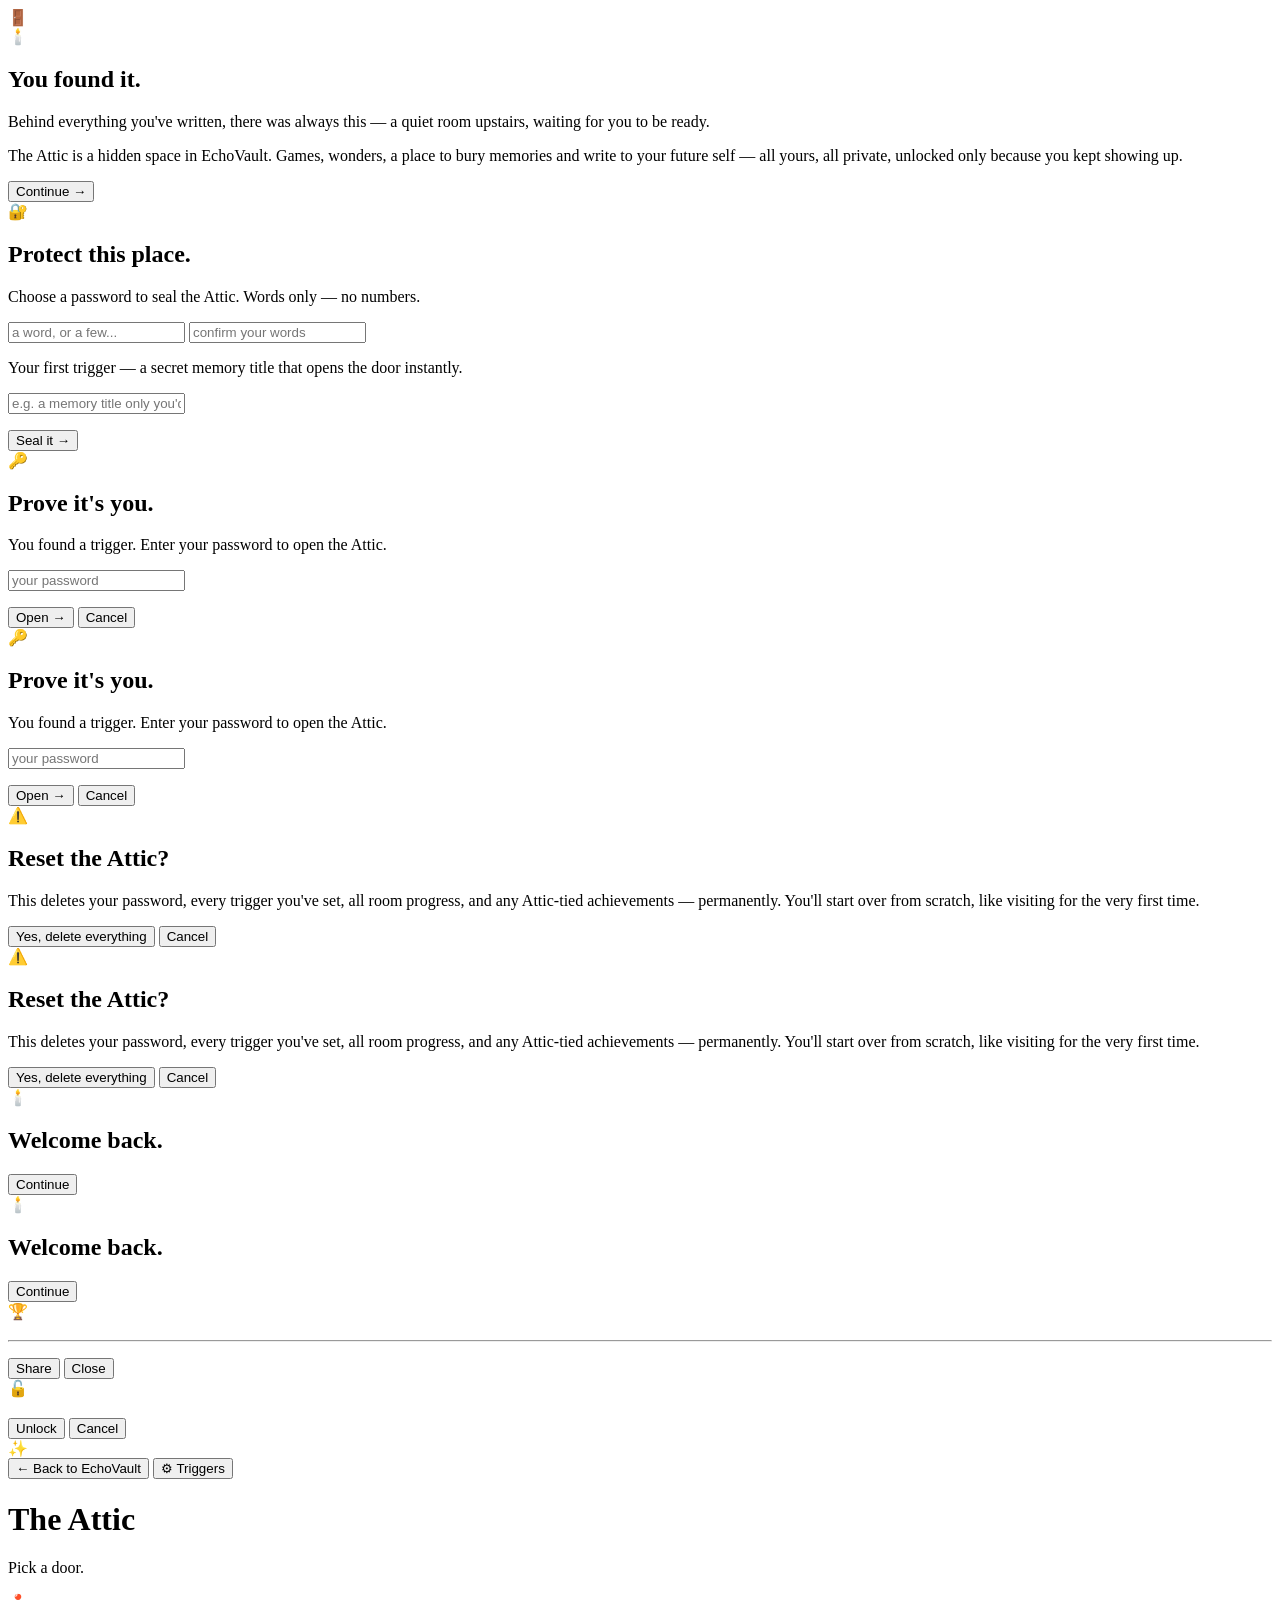
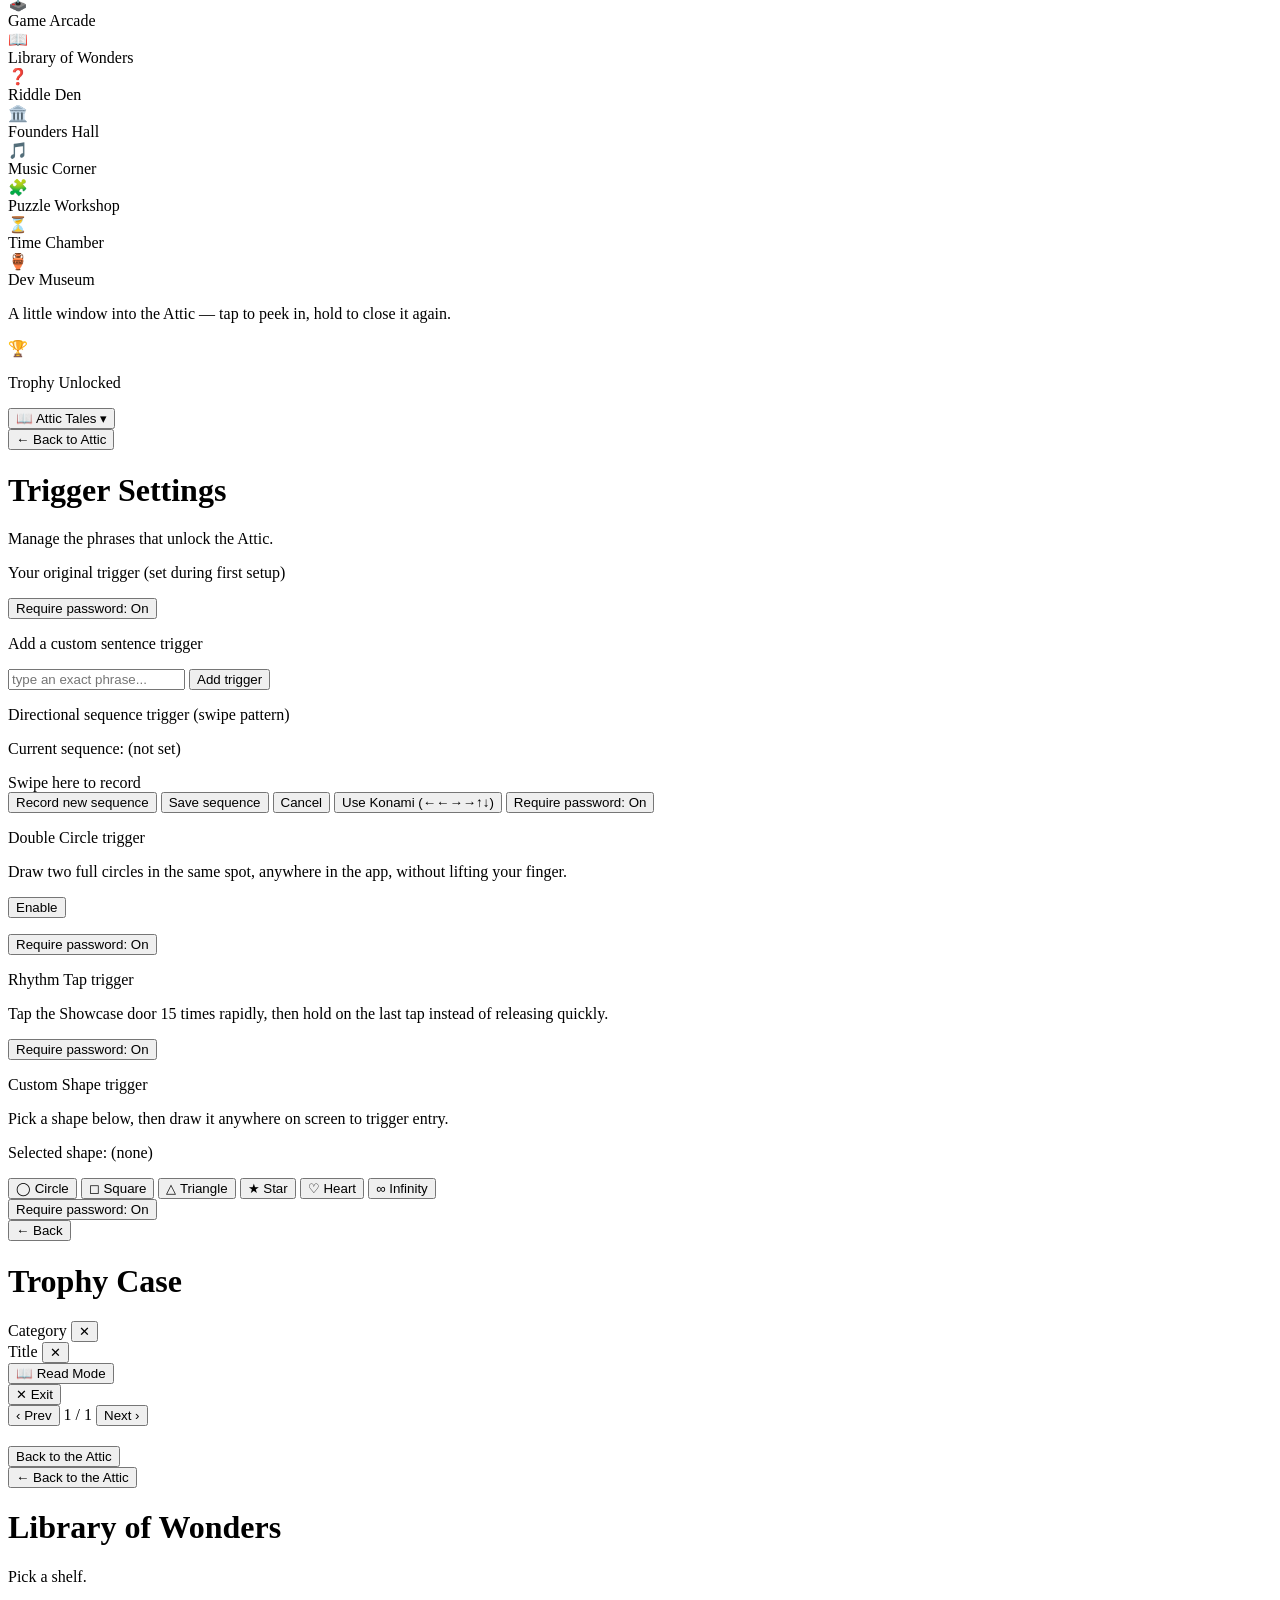
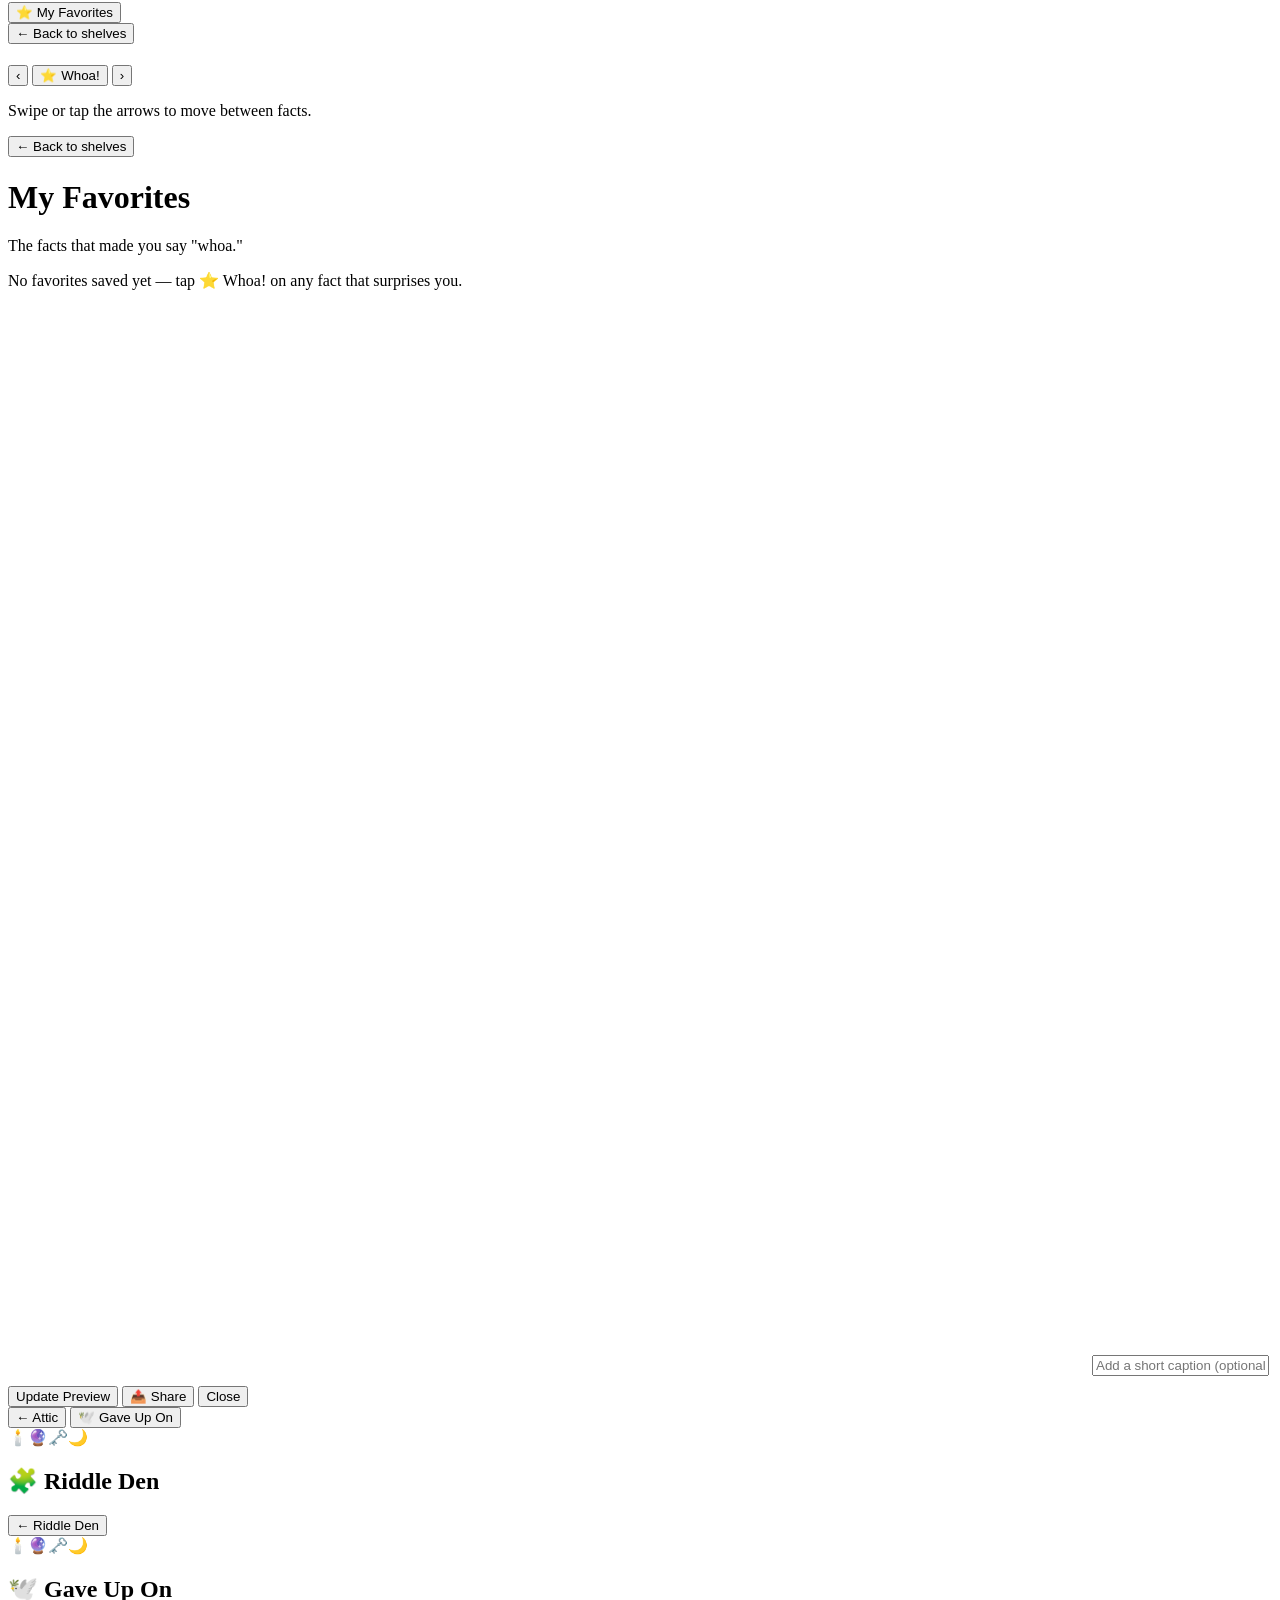
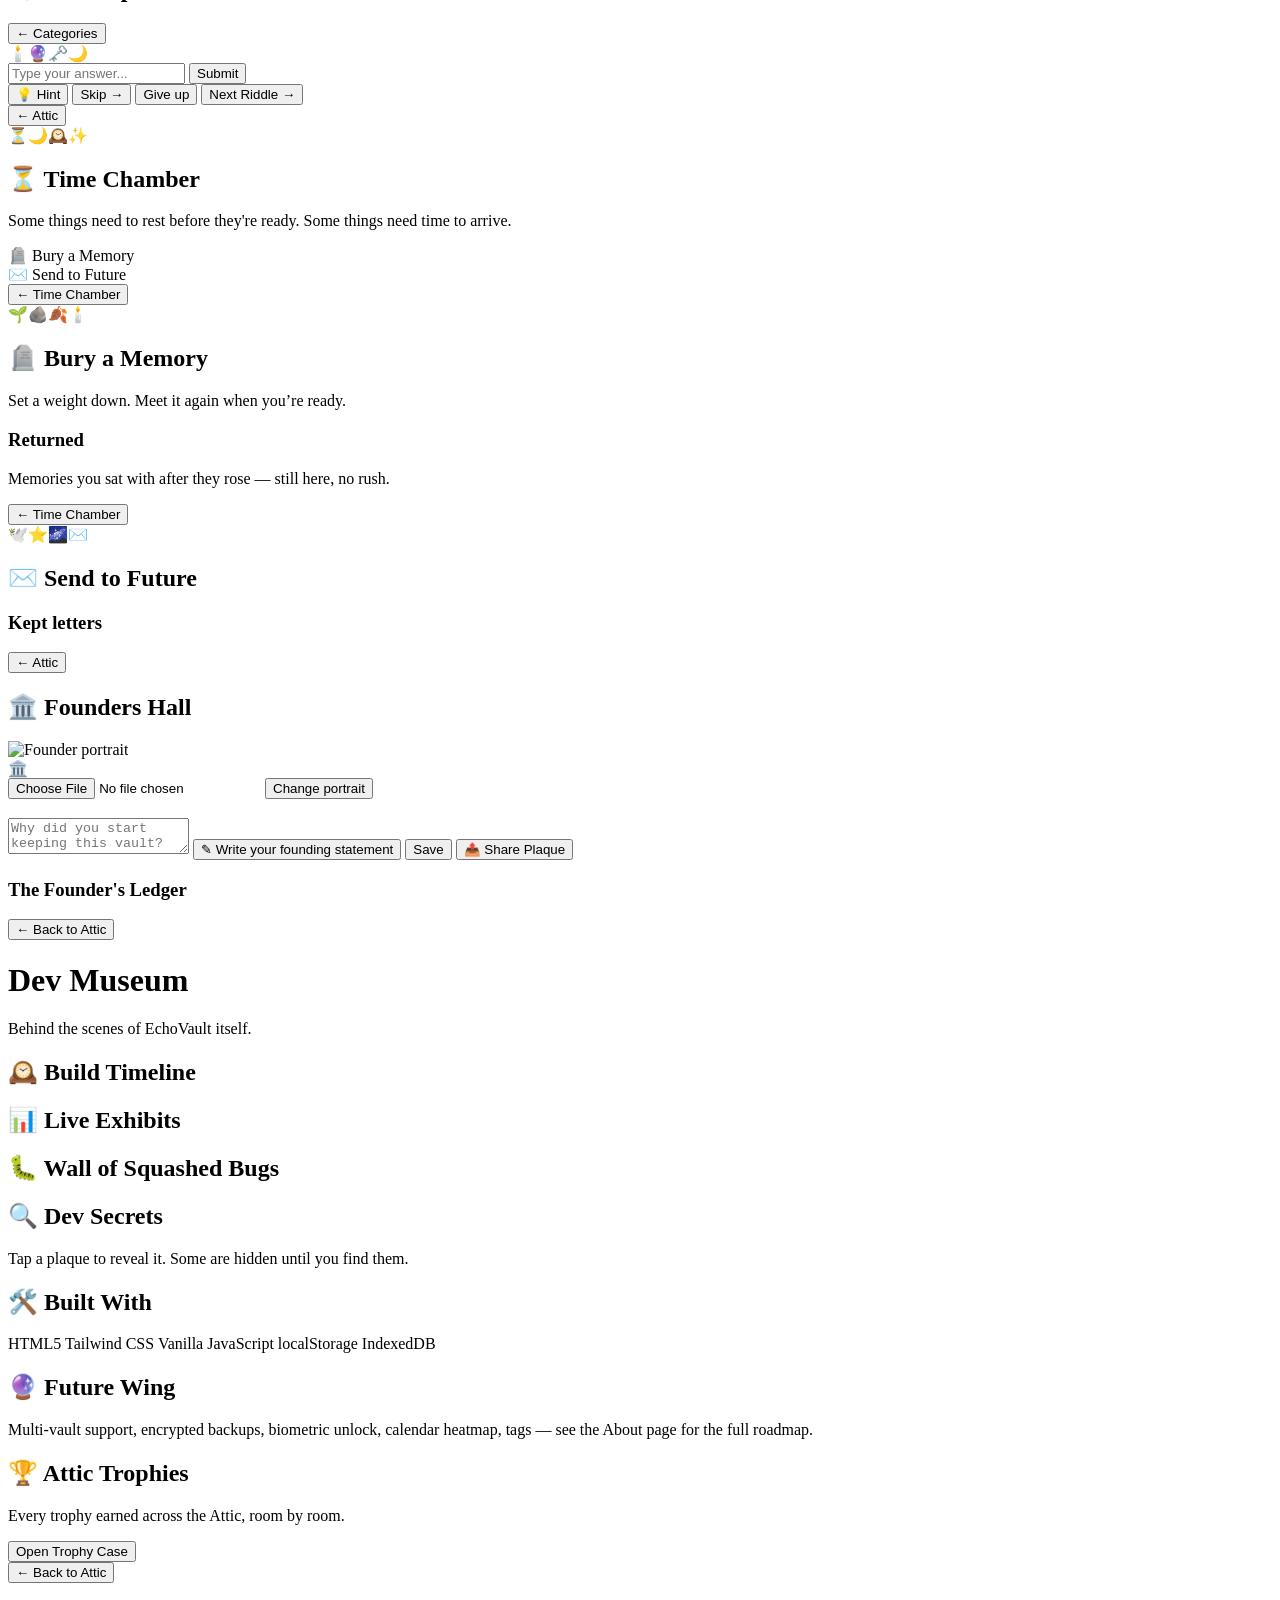
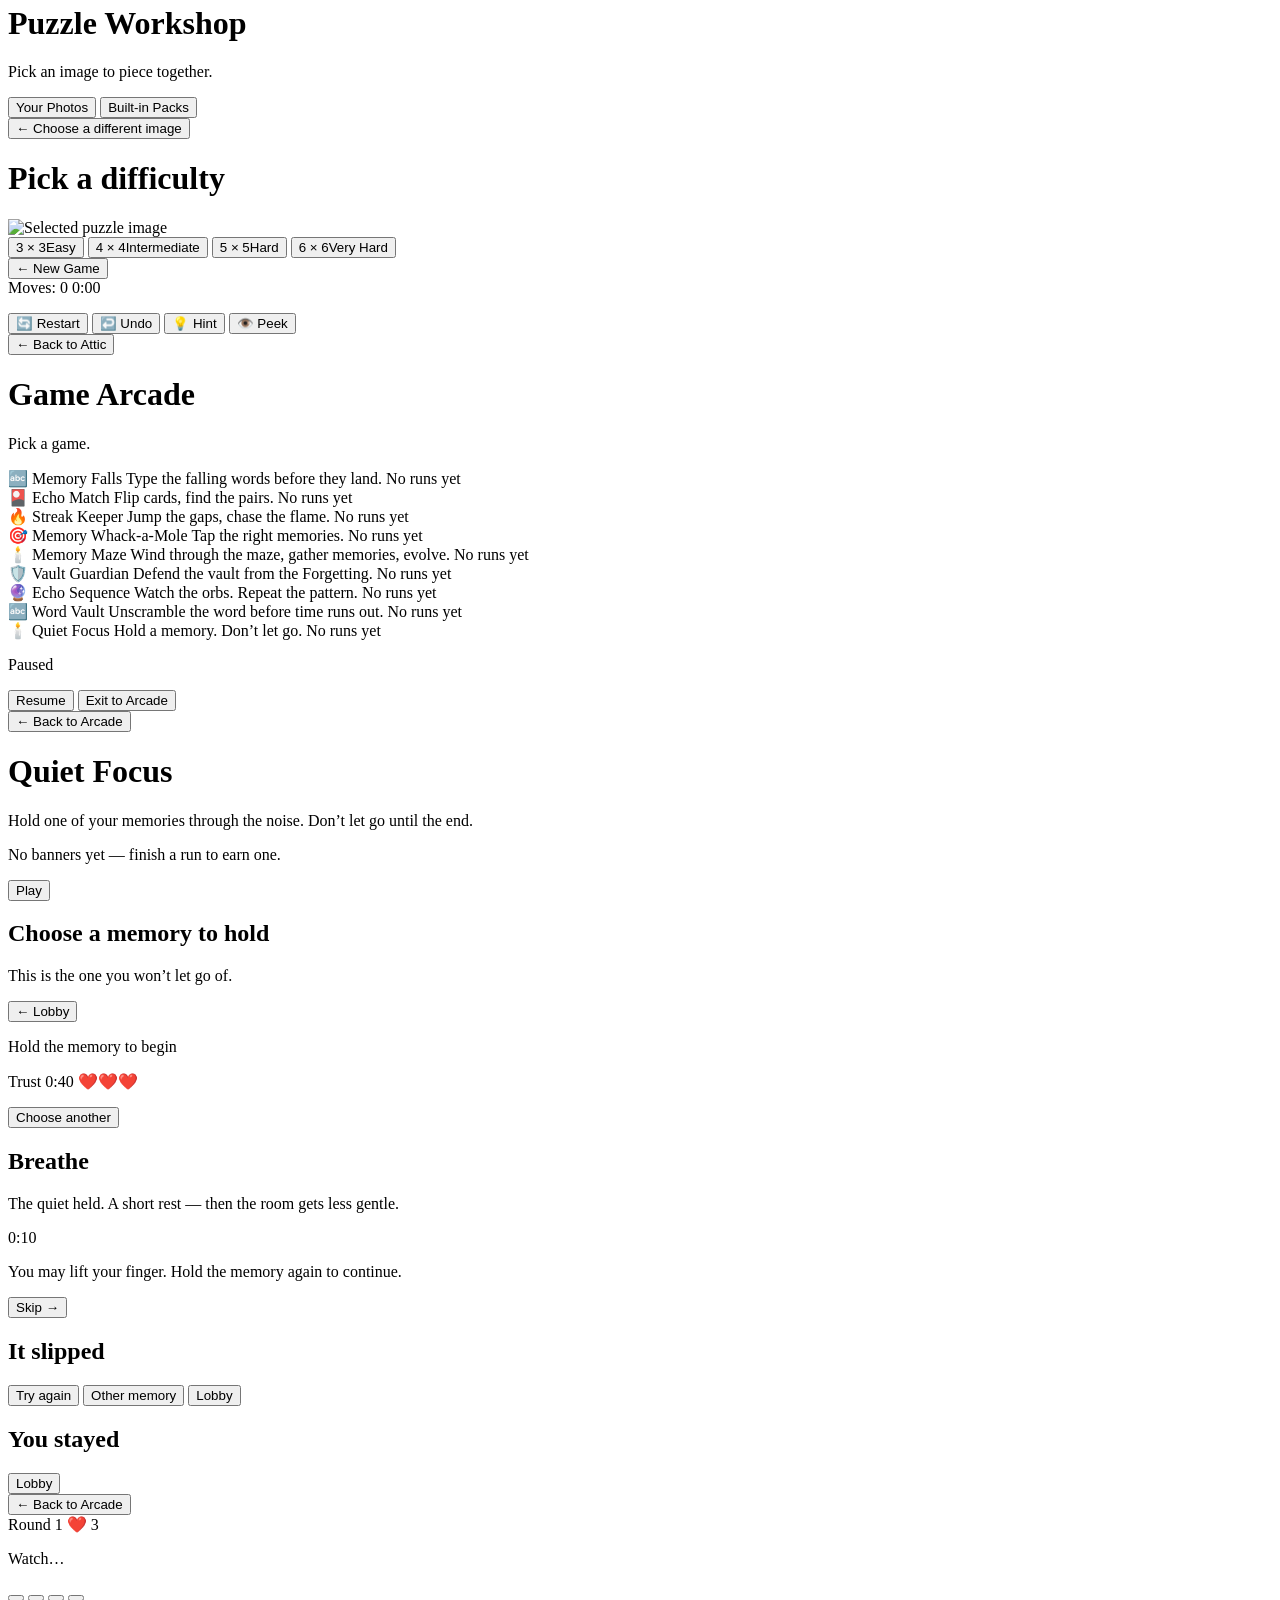
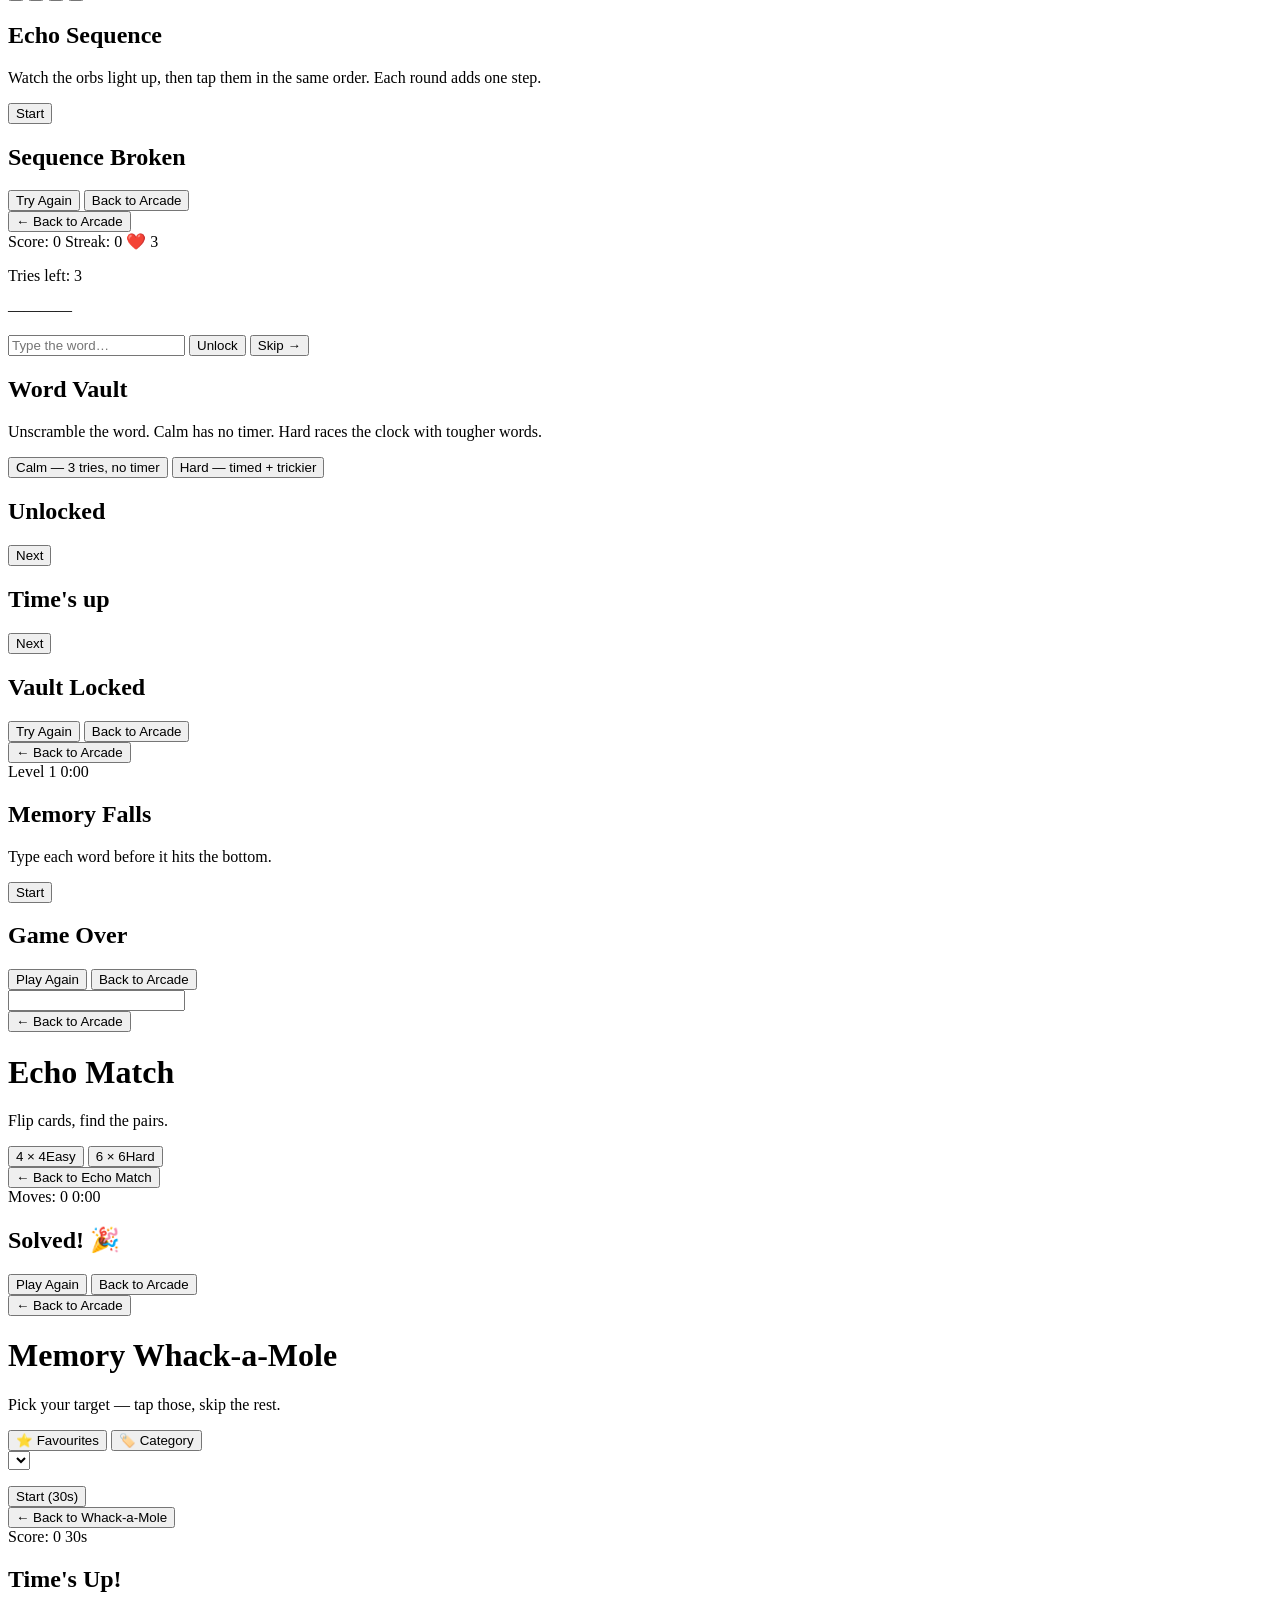
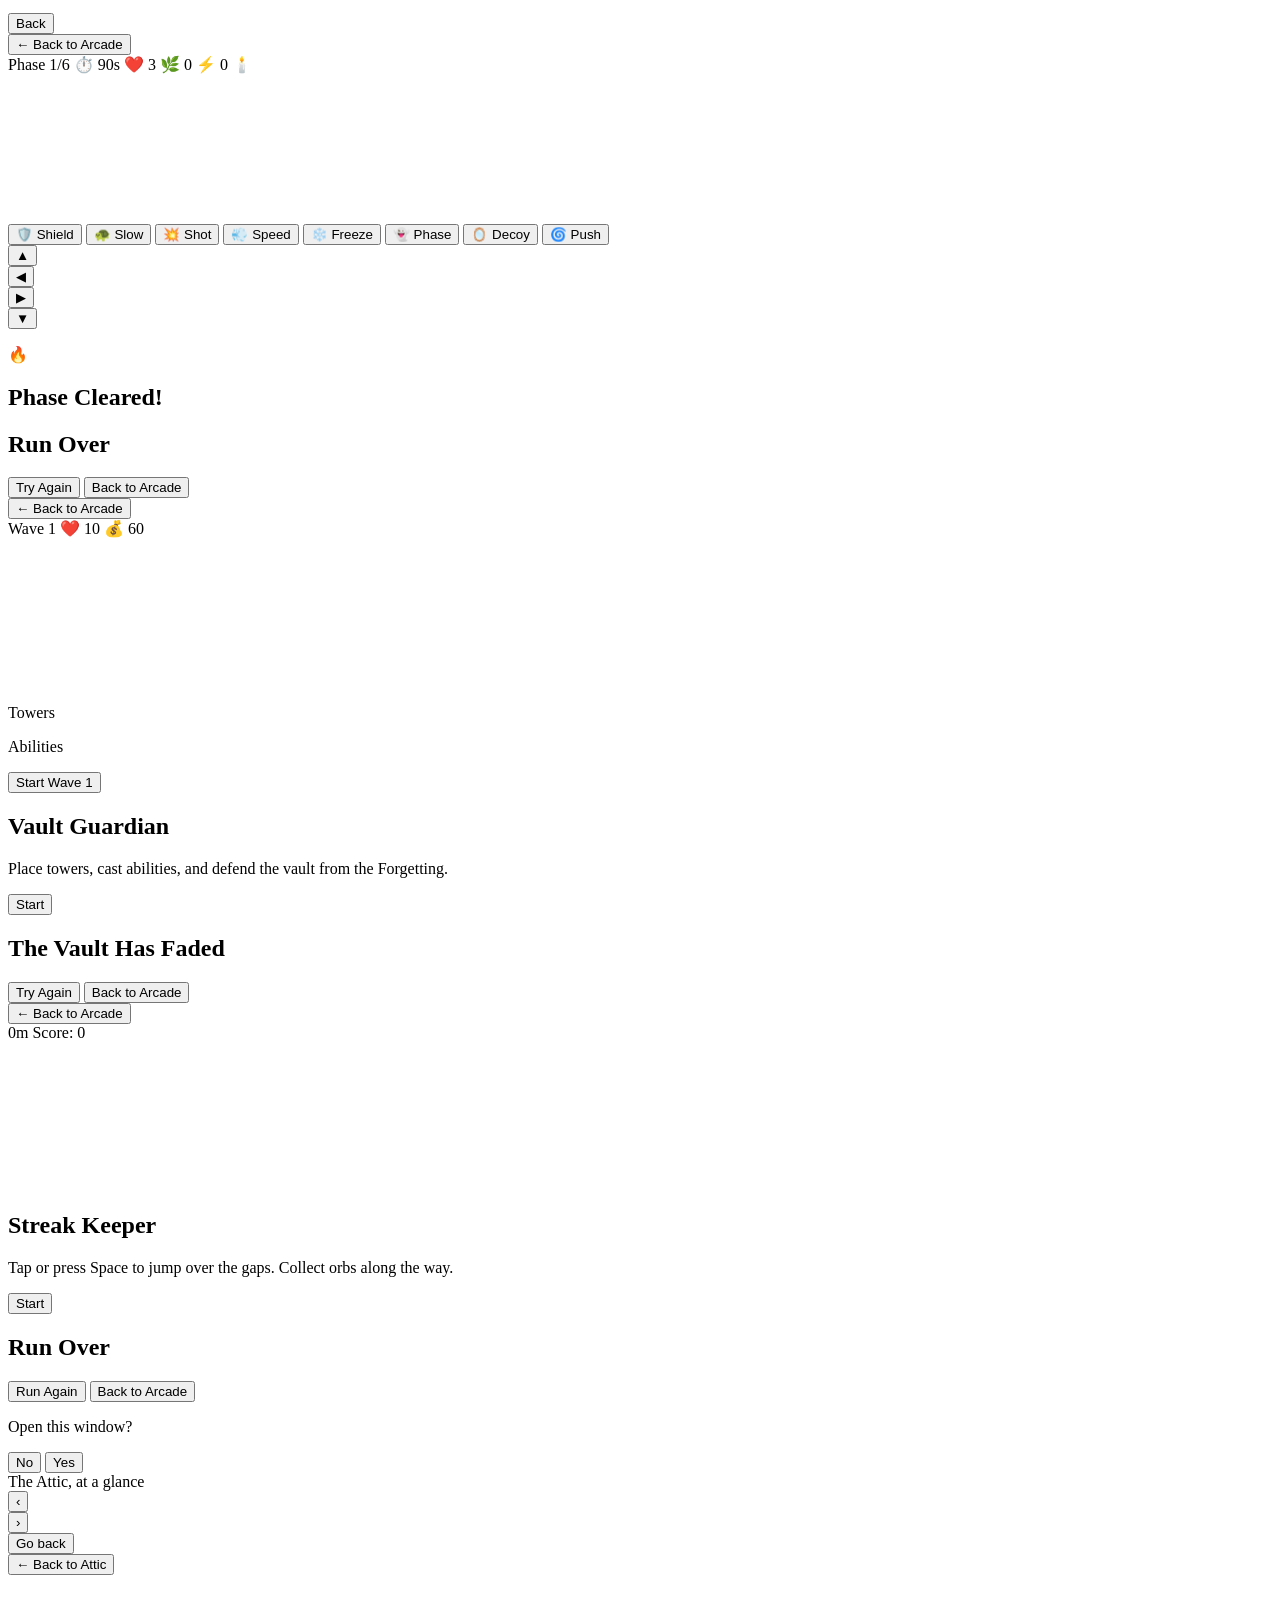
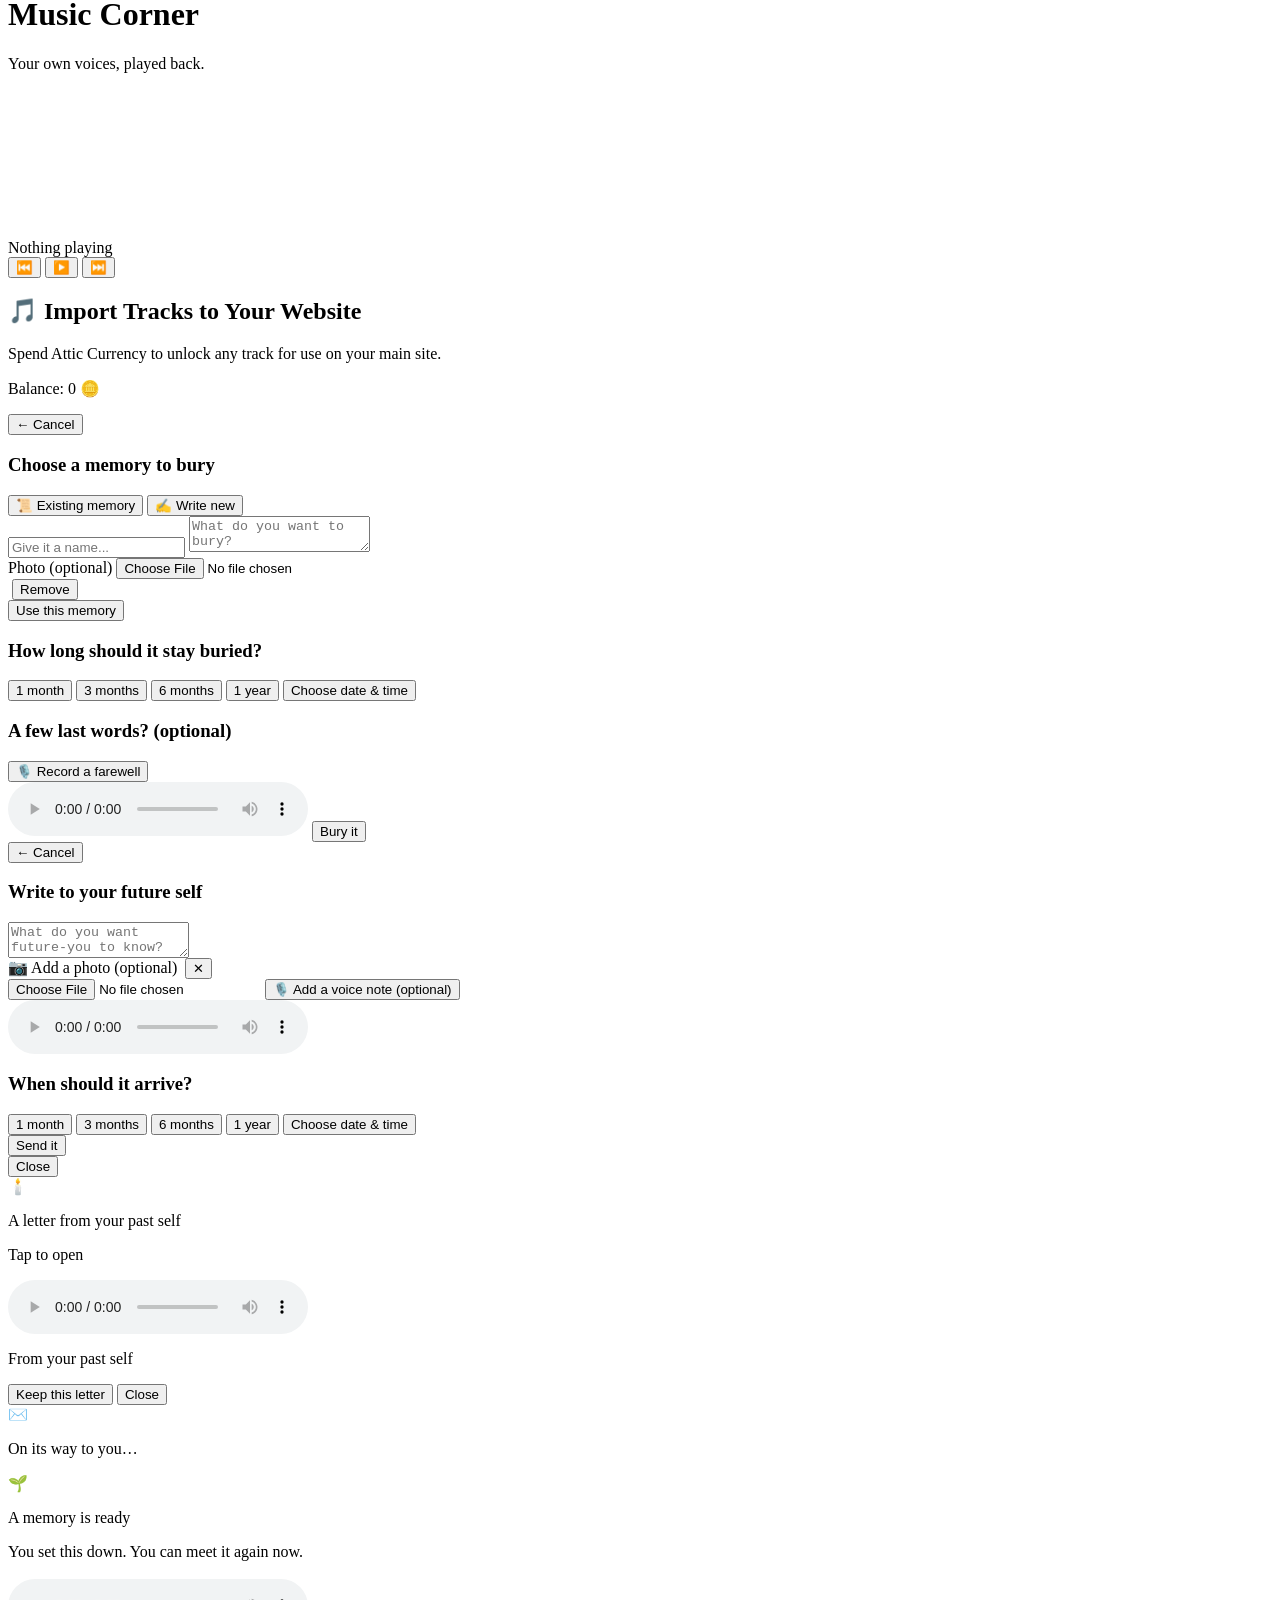
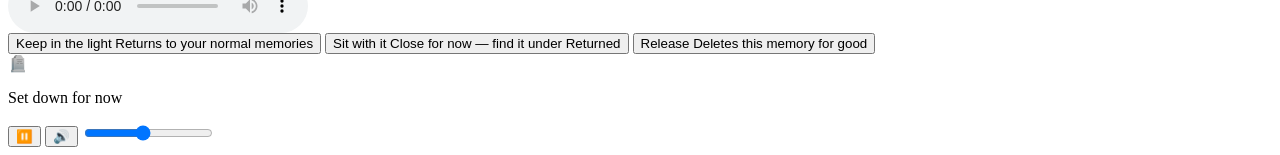
==== commit 4e5cc6f2: "Rename attic (30).html to Attic/attic.html" ====
--- a/Attic/attic.html
+++ b/Attic/attic.html
@@ -79,55 +79,358 @@
   </div>
 </div>
 
+<div id="atticReturnEntryModal" class="attic-hidden attic-modal-backdrop">
+  <div class="attic-modal-card">
+    <div class="attic-emoji-md">🔑</div>
+    <h2 class="attic-heading attic-heading-sm">Prove it's you.</h2>
+    <p class="attic-subtext-center">You found a trigger. Enter your password to open the Attic.</p>
+    <input id="atticReturnPasswordInput" type="text"
+      placeholder="your password"
+      class="attic-input attic-input-center">
+    <p id="atticReturnEntryError" class="attic-hidden attic-error"></p>
+    <button id="atticReturnEntrySubmitBtn" class="attic-btn-primary">
+      Open →
+    </button>
+    <button id="atticReturnEntryCancelBtn" class="attic-back-btn">
+      Cancel
+    </button>
+  </div>
+</div>
+
+<div id="atticReturnEntryModal" class="attic-hidden attic-modal-backdrop">
+  <div class="attic-modal-card">
+    <div class="attic-emoji-md">🔑</div>
+    <h2 class="attic-heading attic-heading-sm">Prove it's you.</h2>
+    <p class="attic-subtext-center">You found a trigger. Enter your password to open the Attic.</p>
+    <input id="atticReturnPasswordInput" type="text"
+      placeholder="your password"
+      class="attic-input attic-input-center">
+    <p id="atticReturnEntryError" class="attic-hidden attic-error"></p>
+    <button id="atticReturnEntrySubmitBtn" class="attic-btn-primary">
+      Open →
+    </button>
+    <button id="atticReturnEntryCancelBtn" class="attic-back-btn">
+      Cancel
+    </button>
+  </div>
+</div>
+
+<div id="atticResetWarningModal" class="attic-hidden attic-modal-backdrop">
+  <div class="attic-modal-card">
+    <div class="attic-emoji-md">⚠️</div>
+    <h2 class="attic-heading attic-heading-sm">Reset the Attic?</h2>
+    <p class="attic-subtext-center">This deletes your password, every trigger you've set, all room progress, and any Attic-tied achievements — permanently. You'll start over from scratch, like visiting for the very first time.</p>
+    <button id="atticResetConfirmBtn" class="attic-btn-primary">
+      Yes, delete everything
+    </button>
+    <button id="atticResetCancelBtn" class="attic-back-btn">
+      Cancel
+    </button>
+  </div>
+</div>
+
+<div id="atticResetWarningModal" class="attic-hidden attic-modal-backdrop">
+  <div class="attic-modal-card">
+    <div class="attic-emoji-md">⚠️</div>
+    <h2 class="attic-heading attic-heading-sm">Reset the Attic?</h2>
+    <p class="attic-subtext-center">This deletes your password, every trigger you've set, all room progress, and any Attic-tied achievements — permanently. You'll start over from scratch, like visiting for the very first time.</p>
+    <button id="atticResetConfirmBtn" class="attic-btn-primary">
+      Yes, delete everything
+    </button>
+    <button id="atticResetCancelBtn" class="attic-back-btn">
+      Cancel
+    </button>
+  </div>
+</div>
+
+<div id="atticEntryWelcomeModal" class="attic-hidden attic-modal-backdrop">
+  <div class="attic-modal-card">
+    <div class="attic-emoji-md">🕯️</div>
+    <h2 id="atticEntryWelcomeName" class="attic-heading attic-heading-sm">Welcome back.</h2>
+    <p id="atticEntryWelcomeMessage" class="attic-body-text"></p>
+    <button id="atticEntryWelcomeContinueBtn" class="attic-btn-primary">
+      Continue
+    </button>
+  </div>
+</div>
+
+<div id="atticEntryWelcomeModal" class="attic-hidden attic-modal-backdrop">
+  <div class="attic-modal-card">
+    <div class="attic-emoji-md">🕯️</div>
+    <h2 id="atticEntryWelcomeName" class="attic-heading attic-heading-sm">Welcome back.</h2>
+    <p id="atticEntryWelcomeMessage" class="attic-body-text"></p>
+    <button id="atticEntryWelcomeContinueBtn" class="attic-btn-primary">
+      Continue
+    </button>
+  </div>
+</div>
+
+<div id="atticTrophyDetailModal" class="attic-hidden attic-modal-backdrop">
+  <div class="attic-modal-card">
+    <div id="atticTrophyDetailIcon" class="attic-trophy-detail-icon">🏆</div>
+    <h2 id="atticTrophyDetailName" class="attic-heading attic-heading-sm"></h2>
+    <p id="atticTrophyDetailDesc" class="attic-body-text"></p>
+    <p id="atticTrophyDetailRoom" class="attic-trophy-detail-room"></p>
+    <hr class="attic-trophy-detail-divider">
+    <p id="atticTrophyDetailEarnedBy" class="attic-trophy-detail-earned-by"></p>
+    <p id="atticTrophyDetailDate" class="attic-trophy-detail-date"></p>
+    <div class="attic-trophy-detail-actions">
+      <button id="atticTrophyDetailShareBtn" class="attic-btn-primary">Share</button>
+      <button id="atticTrophyDetailCloseBtn" class="attic-back-btn">Close</button>
+    </div>
+  </div>
+</div>
+
+<div id="atticPurchaseModal" class="attic-hidden attic-modal-backdrop">
+  <div class="attic-modal-card">
+    <div class="attic-emoji-md">🔓</div>
+    <h2 id="atticPurchaseLabel" class="attic-heading attic-heading-sm"></h2>
+    <p id="atticPurchasePrice" class="attic-subtext-center"></p>
+    <p id="atticPurchaseBalance" class="attic-subtext-center"></p>
+    <p id="atticPurchaseError" class="attic-hidden attic-error"></p>
+    <button id="atticPurchaseConfirmBtn" class="attic-btn-primary" onclick="confirmAtticPurchase()">Unlock</button>
+    <button id="atticPurchaseCancelBtn" class="attic-back-btn" onclick="closeAtticPurchaseModal()">Cancel</button>
+  </div>
+</div>
+
 <!-- ============================================================ -->
 <!-- SECTION 3: HUB (8 room-doors + placeholder modal)             -->
 <!-- ============================================================ -->
 <div id="atticHubScreen" class="attic-hidden attic-hub-screen">
-  <button id="atticBackToEchoVaultBtn" class="attic-back-btn">← Back to EchoVault</button>
+  <div id="atticHubAmbience" class="attic-hub-ambience"></div>
+  <div id="atticFirefly" class="attic-firefly" aria-hidden="true">✨</div>
+  <div class="attic-hub-toolbar">
+    <button id="atticBackToEchoVaultBtn" class="attic-back-btn">← Back to EchoVault</button>
+    <button id="atticSettingsOpenBtn" class="attic-back-btn">⚙ Triggers</button>
+  </div>
   <div class="attic-hub-header">
+    
     <h1 class="attic-hub-title">The Attic</h1>
     <p class="attic-hub-subtitle">Pick a door.</p>
-  </div>
-
+    <p id="atticWelcomeBackLine" class="attic-welcome-back"></p>
+  </div>
+  
+
+  
   <div id="atticHubDiscRow" class="attic-hub-disc-row"></div>
 
   <div class="attic-hub-grid">
     <div class="attic-room-door" data-room="arcade" style="--room-color:#22d3ee;">
+      <div class="attic-cobweb"></div>
       <div class="attic-room-icon">🕹️</div>
       <div class="attic-room-label">Game Arcade</div>
     </div>
     <div class="attic-room-door" data-room="wonders" style="--room-color:#34d399;">
+      <div class="attic-cobweb"></div>
       <div class="attic-room-icon">📖</div>
       <div class="attic-room-label">Library of Wonders</div>
     </div>
     <div class="attic-room-door" data-room="riddles" style="--room-color:#a78bfa;">
+      <div class="attic-cobweb"></div>
       <div class="attic-room-icon">❓</div>
       <div class="attic-room-label">Riddle Den</div>
     </div>
     <div class="attic-room-door" data-room="founders" style="--room-color:#f472b6;">
+      <div class="attic-cobweb"></div>
       <div class="attic-room-icon">🏛️</div>
       <div class="attic-room-label">Founders Hall</div>
     </div>
     <div class="attic-room-door" data-room="music" style="--room-color:#fb923c;">
+      <div class="attic-cobweb"></div>
       <div class="attic-room-icon">🎵</div>
       <div class="attic-room-label">Music Corner</div>
     </div>
     <div class="attic-room-door" data-room="puzzle" style="--room-color:#60a5fa;">
+      <div class="attic-cobweb"></div>
       <div class="attic-room-icon">🧩</div>
       <div class="attic-room-label">Puzzle Workshop</div>
     </div>
     <div class="attic-room-door" data-room="timechamber" style="--room-color:#818cf8;">
+      <div class="attic-cobweb"></div>
       <div class="attic-room-icon">⏳</div>
       <div class="attic-room-label">Time Chamber</div>
     </div>
     <div class="attic-room-door" data-room="museum" style="--room-color:#fbbf24;">
+      <div class="attic-cobweb"></div>
       <div class="attic-room-icon">🏺</div>
       <div class="attic-room-label">Dev Museum</div>
     </div>
   </div>
-</div>
-
-<!-- Placeholder modal for rooms not built yet -->
+
+  <!-- ============================================================
+       IDEA B: Hub "Window" — decorative live-stats window
+       Nested INSIDE atticHubScreen so it's shown/hidden automatically
+       by the hub's own attic-hidden toggle — never a sibling, never
+       visible outside the Attic.
+       ============================================================ -->
+  <div id="atticHubWindow" class="attic-hub-window">
+    <div class="attic-window-frame">
+      <div class="attic-window-shutter attic-window-shutter-left"></div>
+      <div class="attic-window-shutter attic-window-shutter-right"></div>
+      <div class="attic-window-glass">
+        <div class="attic-window-glass-shimmer"></div>
+      </div>
+    </div>
+  </div>
+  <p class="attic-hub-window-caption">A little window into the Attic — tap to peek in, hold to close it again.</p>
+  <p id="atticHubQuote" class="attic-hub-quote"></p>
+  <div id="atticMilestoneToast" class="attic-milestone-toast attic-hidden"></div>
+  
+  <div id="atticMilestoneToast" class="attic-milestone-toast attic-hidden"></div>
+  <div id="atticTrophyToast" class="attic-hidden attic-trophy-toast">
+    <div class="attic-trophy-toast-shine"></div>
+    <div class="attic-trophy-toast-icon">🏆</div>
+    <div class="attic-trophy-toast-text">
+      <p class="attic-trophy-toast-label">Trophy Unlocked</p>
+      <p id="atticTrophyToastName" class="attic-trophy-toast-name"></p>
+    </div>
+  </div>
+
+  <!-- ============================================================
+       IDEA C: Attic Tales — story library card + category toggle
+       Nested inside atticHubScreen, same as the window above.
+       ============================================================ -->
+  <div class="attic-tales-card">
+    <button type="button" class="attic-tales-toggle" onclick="toggleAtticTalesCategories()">
+      <span class="attic-tales-toggle-icon">📖</span>
+      <span class="attic-tales-toggle-label">Attic Tales</span>
+      <span class="attic-tales-toggle-chevron" id="atticTalesChevron">▾</span>
+    </button>
+    
+    <div class="attic-tales-categories attic-hidden" id="atticTalesCategories">
+      <div class="attic-tales-categories-scroll" id="atticTalesCategoriesScroll"></div>
+    </div>
+  </div>
+</div>
+
+<div id="atticSettingsScreen" class="attic-hidden attic-hub-screen">
+  <button id="atticSettingsBackBtn" class="attic-back-btn">← Back to Attic</button>
+  <div class="attic-hub-header">
+    <h1 class="attic-hub-title">Trigger Settings</h1>
+    <p class="attic-hub-subtitle">Manage the phrases that unlock the Attic.</p>
+  </div>
+
+  <div class="attic-trigger-block">
+    <p class="attic-label">Your original trigger (set during first setup)</p>
+    <p id="atticSettingsPrimaryTrigger" class="attic-subtext-center"></p>
+    <button id="atticToggleTitleMatchPasswordBtn" class="attic-back-btn">Require password: On</button>
+  </div>
+  
+
+  <div class="attic-trigger-block">
+    <p class="attic-label">Add a custom sentence trigger</p>
+    <input id="atticNewSentenceTriggerInput" type="text"
+      placeholder="type an exact phrase..."
+      class="attic-input">
+    <button id="atticAddSentenceTriggerBtn" class="attic-btn-primary">
+      Add trigger
+    </button>
+    <p id="atticSettingsError" class="attic-hidden attic-error"></p>
+  </div>
+
+  <div id="atticSentenceTriggerList"></div>
+
+  <div class="attic-trigger-block">
+    <p class="attic-label">Directional sequence trigger (swipe pattern)</p>
+    <p class="attic-subtext-center">Current sequence: <span id="atticDirectionalTriggerDisplay">(not set)</span></p>
+
+    <div id="atticSwipePad" class="attic-swipe-pad">
+      <span id="atticSwipePadHint">Swipe here to record</span>
+    </div>
+
+    <div class="attic-swipe-controls">
+      <button id="atticRecordSequenceBtn" class="attic-btn-primary">Record new sequence</button>
+      <button id="atticSaveSequenceBtn" class="attic-back-btn attic-hidden">Save sequence</button>
+      <button id="atticCancelSequenceBtn" class="attic-back-btn attic-hidden">Cancel</button>
+      <button id="atticUseKonamiBtn" class="attic-back-btn">Use Konami (←←→→↑↓)</button>
+      <button id="atticToggleDirectionalPasswordBtn" class="attic-back-btn">Require password: On</button>
+    </div>
+    
+
+    <p id="atticSequenceError" class="attic-hidden attic-error"></p>
+  </div>
+
+  <div class="attic-trigger-block">
+    <p class="attic-label">Double Circle trigger</p>
+    <p class="attic-subtext-center">Draw two full circles in the same spot, anywhere in the app, without lifting your finger.</p>
+    <button id="atticToggleDoubleCircleBtn" class="attic-back-btn">Enable</button>
+    <p id="atticDoubleCircleStatus" class="attic-subtext-center"></p>
+    <button id="atticToggleCirclePasswordBtn" class="attic-back-btn">Require password: On</button>
+  </div>
+
+  <div class="attic-trigger-block">
+    <p class="attic-label">Rhythm Tap trigger</p>
+    <p class="attic-subtext-center">Tap the Showcase door 15 times rapidly, then hold on the last tap instead of releasing quickly.</p>
+    <button id="atticToggleRhythmTapPasswordBtn" class="attic-back-btn">Require password: On</button>
+  </div>
+
+  <div class="attic-trigger-block">
+    <p class="attic-label">Custom Shape trigger</p>
+    <p class="attic-subtext-center">Pick a shape below, then draw it anywhere on screen to trigger entry.</p>
+    <p class="attic-subtext-center">Selected shape: <span id="atticShapeTriggerDisplay">(none)</span></p>
+    <div class="attic-shape-picker">
+      <button type="button" class="attic-shape-btn" data-shape="circle">◯ Circle</button>
+      <button type="button" class="attic-shape-btn" data-shape="square">◻ Square</button>
+      <button type="button" class="attic-shape-btn" data-shape="triangle">△ Triangle</button>
+      <button type="button" class="attic-shape-btn" data-shape="star">★ Star</button>
+      <button type="button" class="attic-shape-btn" data-shape="heart">♡ Heart</button>
+      <button type="button" class="attic-shape-btn" data-shape="infinity">∞ Infinity</button>
+    </div>
+    <button id="atticToggleShapePasswordBtn" class="attic-back-btn">Require password: On</button>
+  </div>
+</div>
+
+<div id="atticTrophyCaseScreen" class="attic-hidden attic-hub-screen">
+  <button id="atticTrophyCaseBackBtn" class="attic-back-btn">← Back</button>
+  <div class="attic-hub-header">
+    <h1 class="attic-hub-title">Trophy Case</h1>
+    <p id="atticTrophyCaseProgress" class="attic-hub-subtitle"></p>
+  </div>
+  <div id="atticTrophyCaseList"></div>
+</div>
+
+<!-- atticHubScreen closes above. The Tales list/story/read-mode overlays
+     below stay as top-level siblings, using attic-hidden and toggled
+     purely via JS — same pattern as the window's overlays. -->
+     
+<!-- Category story-title list panel -->
+<div id="atticTalesListModal" class="attic-hidden attic-tales-list-overlay">
+  <div class="attic-tales-list-panel">
+    <div class="attic-tales-list-header">
+      <span class="attic-tales-list-title" id="atticTalesListTitle">Category</span>
+      <button type="button" class="attic-tales-list-close" onclick="closeAtticTalesList()">✕</button>
+    </div>
+    <div class="attic-tales-list-scroll" id="atticTalesListScroll"></div>
+  </div>
+</div>
+
+<!-- Story modal (title + preview + Read Mode entry) -->
+<div id="atticTalesStoryModal" class="attic-hidden attic-tales-story-overlay">
+  <div class="attic-tales-story-card">
+    <div class="attic-tales-story-header">
+      <span class="attic-tales-story-title" id="atticTalesStoryTitle">Title</span>
+      <button type="button" class="attic-tales-story-close" onclick="closeAtticTalesStory()">✕</button>
+    </div>
+    <div class="attic-tales-story-preview" id="atticTalesStoryPreview"></div>
+    <button type="button" class="attic-tales-readmode-btn" onclick="openAtticTalesReadMode()">📖 Read Mode</button>
+  </div>
+</div>
+
+<!-- Fullscreen Read Mode — single-page-turn book view -->
+<div id="atticTalesReadMode" class="attic-hidden attic-tales-readmode-overlay">
+  <div class="attic-tales-readmode-header">
+    <span class="attic-tales-readmode-title" id="atticTalesReadModeTitle"></span>
+    <button type="button" class="attic-tales-readmode-close" onclick="closeAtticTalesReadMode()">✕ Exit</button>
+  </div>
+  <div class="attic-tales-book">
+    <div class="attic-tales-page" id="atticTalesPage"></div>
+  </div>
+  <div class="attic-tales-readmode-nav">
+    <button type="button" class="attic-tales-nav-btn" id="atticTalesPrevBtn" onclick="atticTalesTurnPage(-1)">‹ Prev</button>
+    <span class="attic-tales-page-indicator" id="atticTalesPageIndicator">1 / 1</span>
+    <button type="button" class="attic-tales-nav-btn" id="atticTalesNextBtn" onclick="atticTalesTurnPage(1)">Next ›</button>
+  </div>
+</div>
 <div id="atticRoomPlaceholderModal" class="attic-hidden attic-modal-backdrop">
   <div class="attic-modal-card">
     <div id="atticPlaceholderIcon" class="attic-emoji-lg"></div>
@@ -206,13 +509,20 @@
 <!-- Riddle Den: Category Select -->
 <div id="riddleDenCategoryScreen" class="attic-hidden attic-hub-screen">
   <button class="attic-back-btn" onclick="showAtticHub()">← Attic</button>
+  <button class="attic-back-btn" onclick="openAtticRiddleGaveUpList()">🕊️ Gave Up On</button>
   <div class="riddle-mystery-decor"><span>🕯️</span><span>🔮</span><span>🗝️</span><span>🌙</span></div>
   <h2 class="attic-room-title">🧩 Riddle Den</h2>
   
   <div id="riddleCategoryList" class="riddle-category-grid"></div>
 </div>
 
-
+<!-- Riddle Den: Gave Up On (review list) -->
+<div id="atticRiddleGaveUpScreen" class="attic-hidden attic-hub-screen">
+  <button class="attic-back-btn" onclick="closeAtticRiddleGaveUpList()">← Riddle Den</button>
+  <div class="riddle-mystery-decor"><span>🕯️</span><span>🔮</span><span>🗝️</span><span>🌙</span></div>
+  <h2 class="attic-room-title">🕊️ Gave Up On</h2>
+  <div id="atticRiddleGaveUpList" class="riddle-category-grid"></div>
+</div>
 
 <!-- Riddle Den: Riddle Card -->
 <div id="riddleCardScreen" class="attic-hidden attic-hub-screen">
@@ -263,12 +573,20 @@
 </div>
 
 <!-- Bury a Memory -->
-<div id="buryScreen" class="attic-hidden attic-hub-screen">
+<div id="buryScreen" class="attic-hidden attic-hub-screen bury-room">
   <button class="attic-back-btn" onclick="showTimeChamber()">← Time Chamber</button>
-  <div class="chamber-mystery-decor"><span>🥀</span><span>🍂</span><span>🕯️</span><span>🌑</span></div>
-  <h2 class="attic-room-title">🪦 Bury a Memory</h2>
-  <div id="burySlotGrid" class="time-slot-grid"></div>
-</div>
+  <div class="chamber-mystery-decor bury-decor"><span>🌱</span><span>🪨</span><span>🍂</span><span>🕯️</span></div>
+  <h2 class="attic-room-title bury-room-title">🪦 Bury a Memory</h2>
+  <p class="bury-room-sub">Set a weight down. Meet it again when you’re ready.</p>
+   <div id="burySlotGrid" class="time-slot-grid"></div>
+
+  <div class="bury-returned-section">
+    <h3 class="bury-returned-title">Returned</h3>
+    <p class="bury-returned-hint">Memories you sat with after they rose — still here, no rush.</p>
+    <div id="buryReturnedList" class="bury-returned-list"></div>
+  </div>
+</div>
+
 
 <!-- Send to Future -->
 <div id="sendScreen" class="attic-hidden attic-hub-screen">
@@ -276,8 +594,12 @@
   <div class="chamber-mystery-decor"><span>🕊️</span><span>⭐</span><span>🌌</span><span>✉️</span></div>
   <h2 class="attic-room-title">✉️ Send to Future</h2>
   <div id="sendSlotGrid" class="time-slot-grid"></div>
-</div>
-
+
+  <div class="kept-letters-section">
+    <h3 class="kept-letters-title">Kept letters</h3>
+    <div id="keptLettersList" class="kept-letters-list"></div>
+  </div>
+</div>
 <!-- Founders Hall -->
 <div id="foundersHallScreen" class="attic-hidden attic-hub-screen">
   <button class="attic-back-btn" onclick="showAtticHub()">← Attic</button>
@@ -291,7 +613,7 @@
       <button class="founder-portrait-btn" onclick="document.getElementById('founderPortraitInput').click()">Change portrait</button>
     </div>
 
-    <h3 id="founderNameDisplay" class="founder-name"></h3>
+    <h3 id="founderNameDisplay" class="founder-name" onclick="handleFounderPlaqueSecretTap()"></h3>
     <p id="founderEstDate" class="founder-est"></p>
 
     <p id="founderStatementDisplay" class="founder-statement attic-hidden"></p>
@@ -312,7 +634,7 @@
 
 <div id="atticDevMuseumScreen" class="attic-hidden museum-screen">
   <button class="attic-back-btn" onclick="showAtticHub()">← Back to Attic</button>
-  <h1 class="attic-hub-title">Dev Museum</h1>
+  <h1 class="attic-hub-title" onclick="handleMuseumTitleSecretTap()">Dev Museum</h1>
   <p class="attic-hub-subtitle">Behind the scenes of EchoVault itself.</p>
 
   <!-- Changelog Timeline -->
@@ -356,6 +678,15 @@
   <section class="museum-section">
     <h2 class="museum-section-title">🔮 Future Wing</h2>
     <p class="museum-future-note">Multi-vault support, encrypted backups, biometric unlock, calendar heatmap, tags — see the About page for the full roadmap.</p>
+  </section>
+
+  <!-- Trophy Case -->
+  <section class="museum-section">
+    <h2 class="museum-section-title">🏆 Attic Trophies</h2>
+    <p class="museum-section-sub">Every trophy earned across the Attic, room by room.</p>
+    <button id="atticOpenTrophyCaseBtn" class="attic-btn-primary" onclick="showAtticTrophyCase()">
+      Open Trophy Case
+    </button>
   </section>
 </div>
 
@@ -448,42 +779,233 @@
       <span class="arcade-game-icon">🔤</span>
       <span class="arcade-game-name">Memory Falls</span>
       <span class="arcade-game-desc">Type the falling words before they land.</span>
-    </div>
-    <div class="arcade-game-card" onclick="showArcadeHub(); document.getElementById('atticArcadeHubScreen').classList.add('attic-hidden'); document.getElementById('atticEchoMatchHubScreen').classList.remove('attic-hidden');">
-  <span class="arcade-game-icon">🎴</span>
-  <span class="arcade-game-name">Echo Match</span>
-  <span class="arcade-game-desc">Flip cards, find the pairs.</span>
-</div>
-
-<div class="arcade-game-card" onclick="showArcadeStreakKeeper()">
-  <span class="arcade-game-icon">🔥</span>
-  <span class="arcade-game-name">Streak Keeper</span>
-  <span class="arcade-game-desc">Jump the gaps, chase the flame.</span>
-</div>
-
-<div class="arcade-game-card" onclick="showArcadeHub(); document.getElementById('atticArcadeHubScreen').classList.add('attic-hidden'); document.getElementById('atticWhackHubScreen').classList.remove('attic-hidden'); showWhackHub();">
-  <span class="arcade-game-icon">🎯</span>
-  <span class="arcade-game-name">Memory Whack-a-Mole</span>
-  <span class="arcade-game-desc">Tap the right memories.</span>
-</div>
-
-<div class="arcade-game-card" onclick="startMemoryMaze()">
-  <span class="arcade-game-icon">🕯️</span>
-  <span class="arcade-game-name">Memory Maze</span>
-  <span class="arcade-game-desc">Wind through the maze, gather memories, evolve.</span>
-</div>
-
-<div class="arcade-game-card" onclick="startVaultGuardian()">
-  <span class="arcade-game-icon">🛡️</span>
-  <span class="arcade-game-name">Vault Guardian</span>
-  <span class="arcade-game-desc">Defend the vault from the Forgetting.</span>
-</div>
-
-
+      <span class="arcade-game-score" data-arcade-score="memoryFalls">No runs yet</span>
+    </div>
+    <div class="arcade-game-card" onclick="document.getElementById('atticArcadeHubScreen').classList.add('attic-hidden'); document.getElementById('atticEchoMatchHubScreen').classList.remove('attic-hidden');">
+      <span class="arcade-game-icon">🎴</span>
+      <span class="arcade-game-name">Echo Match</span>
+      <span class="arcade-game-desc">Flip cards, find the pairs.</span>
+      <span class="arcade-game-score" data-arcade-score="echoMatch">No runs yet</span>
+    </div>
+    <div class="arcade-game-card" id="arcadeCard_streakKeeper" onclick="showArcadeStreakKeeper()">
+      <span class="arcade-game-icon">🔥</span>
+      <span class="arcade-game-name">Streak Keeper</span>
+      <span class="arcade-game-desc">Jump the gaps, chase the flame.</span>
+      <span class="arcade-game-score" data-arcade-score="streakKeeper">No runs yet</span>
+    </div>
+    
+    <div class="arcade-game-card" onclick="document.getElementById('atticArcadeHubScreen').classList.add('attic-hidden'); document.getElementById('atticWhackHubScreen').classList.remove('attic-hidden'); showWhackHub();">
+      <span class="arcade-game-icon">🎯</span>
+      <span class="arcade-game-name">Memory Whack-a-Mole</span>
+      <span class="arcade-game-desc">Tap the right memories.</span>
+      <span class="arcade-game-score" data-arcade-score="whack">No runs yet</span>
+    </div>
+    <div class="arcade-game-card" id="arcadeCard_memoryMaze" onclick="startMemoryMaze()">
+      <span class="arcade-game-icon">🕯️</span>
+      <span class="arcade-game-name">Memory Maze</span>
+      <span class="arcade-game-desc">Wind through the maze, gather memories, evolve.</span>
+      <span class="arcade-game-score" data-arcade-score="maze">No runs yet</span>
+    </div>
+    <div class="arcade-game-card" id="arcadeCard_vaultGuardian" onclick="startVaultGuardian()">
+      <span class="arcade-game-icon">🛡️</span>
+      <span class="arcade-game-name">Vault Guardian</span>
+      <span class="arcade-game-desc">Defend the vault from the Forgetting.</span>
+      <span class="arcade-game-score" data-arcade-score="vaultGuardian">No runs yet</span>
+    </div>
+    <div class="arcade-game-card" onclick="startEchoSequence()">
+      <span class="arcade-game-icon">🔮</span>
+      <span class="arcade-game-name">Echo Sequence</span>
+      <span class="arcade-game-desc">Watch the orbs. Repeat the pattern.</span>
+      <span class="arcade-game-score" data-arcade-score="echoSequence">No runs yet</span>
+    </div>
+    <div class="arcade-game-card" id="arcadeCard_wordVault" onclick="startWordVault()">
+      <span class="arcade-game-icon">🔤</span>
+      <span class="arcade-game-name">Word Vault</span>
+      <span class="arcade-game-desc">Unscramble the word before time runs out.</span>
+      <span class="arcade-game-score" data-arcade-score="wordVault">No runs yet</span>
+    </div>
+    <div class="arcade-game-card" onclick="startQuietFocus()">
+      <span class="arcade-game-icon">🕯️</span>
+      <span class="arcade-game-name">Quiet Focus</span>
+      <span class="arcade-game-desc">Hold a memory. Don’t let go.</span>
+      <span class="arcade-game-score" data-arcade-score="quietFocus">No runs yet</span>
+    </div>
+  </div>
+</div>
+<!-- end atticArcadeHubScreen -->
+
+
+<div id="arcadePauseOverlay" class="attic-hidden arcade-pause-overlay">
+  <div class="arcade-pause-card">
+    <p class="arcade-pause-title">Paused</p>
+    <button type="button" class="arcade-pause-btn" onclick="resumeArcadeGame()">Resume</button>
+    <button type="button" class="arcade-pause-btn arcade-pause-exit" onclick="exitArcadeGameFromPause()">Exit to Arcade</button>
+  </div>
+</div>
+
+<!-- Quiet Focus -->
+<div id="atticQuietFocusScreen" class="attic-hidden arcade-screen qf-screen">
+  <button class="attic-back-btn" onclick="exitQuietFocus()">← Back to Arcade</button>
+
+  <!-- LOBBY -->
+  <div id="qfLobby" class="qf-lobby">
+    <h1 class="attic-hub-title">Quiet Focus</h1>
+    <p class="attic-hub-subtitle">Hold one of your memories through the noise. Don’t let go until the end.</p>
+
+    <div id="qfBannerShelf" class="qf-banner-shelf">
+      <p class="qf-banner-empty" id="qfBannerEmpty">No banners yet — finish a run to earn one.</p>
+      <div id="qfBannerList" class="qf-banner-list"></div>
+    </div>
+
+    <button type="button" class="mf-primary-btn" onclick="openQuietFocusPicker()">Play</button>
+  </div>
+
+  <!-- MEMORY PICKER -->
+  <div id="qfPicker" class="qf-picker attic-hidden">
+    <h2 class="qf-section-title">Choose a memory to hold</h2>
+    <p class="qf-section-sub">This is the one you won’t let go of.</p>
+    <div id="qfMemoryList" class="qf-memory-list"></div>
+    <button type="button" class="mf-secondary-btn" onclick="backQuietFocusToLobby()">← Lobby</button>
+  </div>
+
+  <!-- HOLD STAGE -->
+  <div id="qfHoldStage" class="qf-hold-stage attic-hidden">
+    <div id="qfPlayfield" class="qf-playfield"></div>
+    
+    <div id="qfSmokeLayer" class="qf-smoke-layer attic-hidden" aria-hidden="true"></div>
+
+    <p id="qfHoldHint" class="qf-hold-hint">Hold the memory to begin</p>
+    <div id="qfHud" class="qf-hud attic-hidden">
+      <span id="qfPhaseLabel" class="qf-hud-item">Trust</span>
+      <span id="qfTimeLeft" class="qf-hud-item">0:40</span>
+      <span id="qfHearts" class="qf-hud-item qf-hearts">❤️❤️❤️</span>
+    </div>
+    <div id="qfHpWrap" class="qf-hp-wrap attic-hidden">
+      <div id="qfHpFill" class="qf-hp-fill"></div>
+    </div>
+
+    <div id="qfMemoryCard" class="qf-memory-card">
+      <div id="qfScarLayer" class="qf-scar-layer"></div>
+      <p id="qfCardTitle" class="qf-card-title"></p>
+      <p id="qfCardBody" class="qf-card-body"></p>
+    </div>
+
+    <p id="qfHoldStatus" class="qf-hold-status"></p>
+    <button type="button" class="mf-secondary-btn qf-abort-btn" id="qfAbortBtn" onclick="backQuietFocusToPicker()">Choose another</button>
+  </div>
+  
+<div id="qfBreakOverlay" class="mf-overlay attic-hidden">
+    <h2 id="qfBreakTitle">Breathe</h2>
+    <p id="qfBreakMsg" class="wv-reveal-msg">The quiet held. A short rest — then the room gets less gentle.</p>
+    <p id="qfBreakTimer" class="qf-hold-status">0:10</p>
+    <p class="qf-section-sub">You may lift your finger. Hold the memory again to continue.</p>
+    <button type="button" class="mf-primary-btn" id="qfBreakSkipBtn" onclick="skipQuietFocusBreak()">Skip →</button>
+  </div>
+  <!-- Result overlays -->
+  <div id="qfFailOverlay" class="mf-overlay attic-hidden">
+    <h2 id="qfFailTitle">It slipped</h2>
+    <p id="qfFailMsg" class="wv-reveal-msg"></p>
+    <button type="button" class="mf-primary-btn" onclick="retryQuietFocusSameMemory()">Try again</button>
+    <button type="button" class="mf-secondary-btn" onclick="backQuietFocusToPicker()">Other memory</button>
+    <button type="button" class="mf-secondary-btn" onclick="showQuietFocusLobby()">Lobby</button>
+  </div>
+
+  <div id="qfWinOverlay" class="mf-overlay attic-hidden">
+    <h2>You stayed</h2>
+    <p id="qfWinMsg" class="wv-reveal-msg"></p>
+    <button type="button" class="mf-primary-btn" onclick="showQuietFocusLobby()">Lobby</button>
+  </div>
+</div>
+
+
+<!-- Echo Sequence -->
+<div id="atticEchoSequenceScreen" class="attic-hidden arcade-screen es-screen">
+  <button class="attic-back-btn" onclick="exitEchoSequence()">← Back to Arcade</button>
+
+  <div class="mf-hud">
+    <span id="esRound" class="mf-hud-item">Round 1</span>
+    <span id="esLives" class="mf-hud-item">❤️ 3</span>
+    <span id="esBest" class="mf-hud-item"></span>
+  </div>
+
+  <p id="esStatus" class="es-status">Watch…</p>
+
+  <div id="esOrbGrid" class="es-orb-grid">
+    <button type="button" class="es-orb es-orb-0" data-es-index="0" onclick="handleEsOrbTap(0)"></button>
+    <button type="button" class="es-orb es-orb-1" data-es-index="1" onclick="handleEsOrbTap(1)"></button>
+    <button type="button" class="es-orb es-orb-2" data-es-index="2" onclick="handleEsOrbTap(2)"></button>
+    <button type="button" class="es-orb es-orb-3" data-es-index="3" onclick="handleEsOrbTap(3)"></button>
+  </div>
+
+  <div id="esStartOverlay" class="mf-overlay">
+    <h2>Echo Sequence</h2>
+    <p>Watch the orbs light up, then tap them in the same order. Each round adds one step.</p>
+    <button class="mf-primary-btn" onclick="beginEchoSequenceRun()">Start</button>
+  </div>
+
+  <div id="esGameOverOverlay" class="mf-overlay attic-hidden">
+    <h2>Sequence Broken</h2>
+    <p id="esFinalStats"></p>
+    <button class="mf-primary-btn" onclick="beginEchoSequenceRun()">Try Again</button>
+    <button class="mf-secondary-btn" onclick="exitEchoSequence()">Back to Arcade</button>
+  </div>
+</div>
+
+<!-- Word Vault -->
+<div id="atticWordVaultScreen" class="attic-hidden arcade-screen wv-screen">
+  <button class="attic-back-btn" onclick="exitWordVault()">← Back to Arcade</button>
+
+  <div class="mf-hud">
+    <span id="wvScore" class="mf-hud-item">Score: 0</span>
+    <span id="wvStreak" class="mf-hud-item">Streak: 0</span>
+    <span id="wvLives" class="mf-hud-item">❤️ 3</span>
+    <span id="wvBest" class="mf-hud-item"></span>
+  </div>
+
+  <div id="wvTimerTrack" class="wv-timer-track attic-hidden">
+    <div id="wvTimerFill" class="wv-timer-fill"></div>
+  </div>
+  <p id="wvTriesLabel" class="wv-tries-label">Tries left: 3</p>
+
+  <p id="wvScramble" class="wv-scramble">————</p>
+  <p id="wvHint" class="wv-hint"></p>
+
+  <input id="wvInput" class="wv-input" type="text" autocomplete="off" autocorrect="off" spellcheck="false" placeholder="Type the word…" onkeydown="if(event.key==='Enter')submitWordVault()">
+
+  <button type="button" class="mf-primary-btn wv-submit" onclick="submitWordVault()">Unlock</button>
+  <button type="button" class="mf-secondary-btn wv-skip-btn" onclick="skipWordVault()">Skip →</button>
+
+  <div id="wvStartOverlay" class="mf-overlay">
+    <h2>Word Vault</h2>
+    <p>Unscramble the word. Calm has no timer. Hard races the clock with tougher words.</p>
+    <button class="mf-primary-btn" onclick="beginWordVaultRun('calm')">Calm — 3 tries, no timer</button>
+    <button class="mf-secondary-btn wv-hard-start-btn" onclick="beginWordVaultRun('hard')">Hard — timed + trickier</button>
+  </div>
+
+<div id="wvSuccessOverlay" class="mf-overlay attic-hidden">
+    <h2 id="wvSuccessTitle">Unlocked</h2>
+    <p id="wvSuccessAnswer" class="wv-reveal-answer"></p>
+    <p id="wvSuccessMsg" class="wv-reveal-msg"></p>
+    <button type="button" class="mf-primary-btn" onclick="continueWordVaultAfterSuccess()">Next</button>
+  </div>
+  
+<div id="wvRevealOverlay" class="mf-overlay attic-hidden">
+    <h2 id="wvRevealTitle">Time's up</h2>
+    <p id="wvRevealAnswer" class="wv-reveal-answer"></p>
+    <p id="wvRevealMsg" class="wv-reveal-msg"></p>
+    <button type="button" class="mf-primary-btn" onclick="continueWordVaultAfterReveal()">Next</button>
+  </div>
+  
+  <div id="wvGameOverOverlay" class="mf-overlay attic-hidden">
+    <h2>Vault Locked</h2>
+    <p id="wvFinalStats"></p>
+    <button class="mf-primary-btn" onclick="beginWordVaultRun(wvState && wvState.mode ? wvState.mode : 'calm')">Try Again</button>
+    <button class="mf-secondary-btn" onclick="exitWordVault()">Back to Arcade</button>
   </div>
 </div>
 
 <!-- Memory Falls -->
+
 <div id="atticMemoryFallsScreen" class="attic-hidden arcade-screen">
   <button class="attic-back-btn" onclick="exitMemoryFalls()">← Back to Arcade</button>
 
@@ -595,14 +1117,26 @@
   <button class="attic-back-btn" onclick="exitMemoryMaze()">← Back to Arcade</button>
 
   <div class="mm-hud">
-    <span class="mm-hud-item">Level <span id="mmLevelNum">1</span>/5</span>
+    <span class="mm-hud-item">Phase <span id="mmLevelNum">1</span>/6</span>
     <span class="mm-hud-item">⏱️ <span id="mmTimer">90</span>s</span>
     <span class="mm-hud-item">❤️ <span id="mmLives">3</span></span>
-    <span class="mm-hud-item">🧠 <span id="mmCollected">0</span>/<span id="mmNeeded">4</span></span>
+    <span class="mm-hud-item">🌿 <span id="mmCollected">0</span></span>
+    <span class="mm-hud-item">⚡ <span id="mmCharge">0</span></span>
     <span class="mm-hud-item mm-hud-sprite" id="mmSpriteDisplay">🕯️</span>
   </div>
 
   <canvas id="mmCanvas" class="mm-canvas"></canvas>
+
+  <div id="mmPowerBar" class="mm-power-bar">
+    <button class="mm-power-btn" onclick="mmActivatePower('shield')">🛡️ Shield</button>
+    <button class="mm-power-btn" onclick="mmActivatePower('slow')">🐢 Slow</button>
+    <button class="mm-power-btn" onclick="mmActivatePower('projectile')">💥 Shot</button>
+    <button class="mm-power-btn" onclick="mmActivatePower('speed')">💨 Speed</button>
+    <button class="mm-power-btn" onclick="mmActivatePower('freeze')">❄️ Freeze</button>
+    <button class="mm-power-btn" onclick="mmActivatePower('phase')">👻 Phase</button>
+    <button class="mm-power-btn" onclick="mmActivatePower('decoy')">🪞 Decoy</button>
+    <button class="mm-power-btn" onclick="mmActivatePower('repulse')">🌀 Push</button>
+  </div>
 
   <div class="mm-dpad">
     <div></div>
@@ -618,7 +1152,7 @@
 
   <div id="mmLevelUpOverlay" class="mm-overlay attic-hidden">
     <p class="mm-levelup-sprite" id="mmLevelUpSprite">🔥</p>
-    <h2>Level Cleared!</h2>
+    <h2>Phase Cleared!</h2>
     <p id="mmLevelUpText"></p>
   </div>
 
@@ -629,6 +1163,7 @@
     <button class="mf-secondary-btn" onclick="exitMemoryMaze()">Back to Arcade</button>
   </div>
 </div>
+
 
 <!-- Vault Guardian -->
 <div id="atticVaultGuardianScreen" class="attic-hidden vg-screen">
@@ -692,6 +1227,41 @@
       <button class="mf-primary-btn" onclick="beginStreakKeeperRun()">Run Again</button>
       <button class="mf-secondary-btn" onclick="exitStreakKeeper()">Back to Arcade</button>
     </div>
+  </div>
+</div>
+
+<!-- "Open this window?" confirm prompt -->
+<div id="atticWindowConfirmModal" class="attic-hidden attic-window-modal-overlay">
+  <div class="attic-window-modal-card">
+    <p class="attic-window-modal-text">Open this window?</p>
+    <div class="attic-window-modal-actions">
+      <button class="attic-window-btn attic-window-btn-secondary" onclick="closeWindowConfirmModal()">No</button>
+      <button class="attic-window-btn attic-window-btn-primary" onclick="confirmOpenHubWindow()">Yes</button>
+    </div>
+  </div>
+</div>
+
+<!-- Zoomed-in stats panel view — carousel: one stat per private slide -->
+<div id="atticWindowZoomView" class="attic-hidden attic-window-zoom-overlay">
+  <div class="attic-window-zoom-frame">
+    <div class="attic-window-zoom-header">
+      <span class="attic-window-zoom-title">The Attic, at a glance</span>
+    </div>
+
+    <div class="attic-window-carousel">
+      <button class="attic-window-arrow attic-window-arrow-left" onclick="hubWindowCarouselPrev()" aria-label="Previous">‹</button>
+
+      <!-- JS renders the current slide's icon/value/label into here -->
+      <div class="attic-window-carousel-viewport" id="atticWindowCarouselViewport"></div>
+
+      <button class="attic-window-arrow attic-window-arrow-right" onclick="hubWindowCarouselNext()" aria-label="Next">›</button>
+    </div>
+
+    <div class="attic-window-carousel-dots" id="atticWindowCarouselDots"></div>
+
+    <button class="attic-window-btn attic-window-btn-primary attic-window-goback" onclick="closeHubWindowZoom()">
+      Go back
+    </button>
   </div>
 </div>
 
@@ -735,22 +1305,42 @@
       <button type="button" id="buryModeNewBtn" class="bury-mode-btn" onclick="setBuryMode('new')">✍️ Write new</button>
     </div>
     <div id="buryMemoryPicker" class="memory-picker-list"></div>
+    
     <div id="buryNewMemoryForm" class="hidden">
       <input type="text" id="buryNewTitle" placeholder="Give it a name...">
       <textarea id="buryNewDescription" placeholder="What do you want to bury?"></textarea>
+
+      <div class="bury-new-photo-block">
+        <label class="bury-new-photo-label">Photo (optional)</label>
+        <input type="file" id="buryNewPhotoInput" accept="image/*" onchange="handleBuryNewPhoto(event)">
+        <div id="buryNewPhotoPreviewWrap" class="bury-new-photo-preview-wrap hidden">
+          <img id="buryNewPhotoPreview" class="bury-new-photo-preview" alt="">
+          <button type="button" class="bury-new-photo-remove" onclick="clearBuryNewPhoto()">Remove</button>
+        </div>
+      </div>
+
       <button type="button" class="confirm-btn" onclick="useNewBuryMemory()">Use this memory</button>
     </div>
+    
     <div id="buryDurationSection" class="hidden">
       <h3>How long should it stay buried?</h3>
+      
       <div class="duration-options">
-        <button onclick="selectBuryDuration('1m', this)">1 month</button>
-        <button onclick="selectBuryDuration('3m', this)">3 months</button>
-        <button onclick="selectBuryDuration('6m', this)">6 months</button>
-        <button onclick="selectBuryDuration('1y', this)">1 year</button>
-        <button onclick="selectBuryDuration('custom', this)">Choose a date</button>
+        <button type="button" onclick="selectBuryDuration('1m', this)">1 month</button>
+        <button type="button" onclick="selectBuryDuration('3m', this)">3 months</button>
+        <button type="button" onclick="selectBuryDuration('6m', this)">6 months</button>
+        <button type="button" onclick="selectBuryDuration('1y', this)">1 year</button>
+        <button type="button" onclick="selectBuryDuration('custom', this)">Choose date & time</button>
+      </div>
+
+      <div id="buryCustomDateTimeRow" class="send-datetime-row" style="display:none;">
+        <label class="send-datetime-label" for="buryCustomDate">Date</label>
+        <input type="date" id="buryCustomDate">
+        <label class="send-datetime-label" for="buryCustomTime">Time</label>
+        <input type="time" id="buryCustomTime" value="20:00">
+        <p class="send-datetime-hint">It will resurface at this exact time on that day.</p>
       </div>
       
-      <input type="date" id="buryCustomDate" class="hidden">
       <h3>A few last words? (optional)</h3>
       <button id="buryVoiceBtn" onclick="toggleFarewellRecording()">🎙️ Record a farewell</button>
       <div id="buryVoiceStatus"></div>
@@ -782,15 +1372,23 @@
     <h3>When should it arrive?</h3>
     
     <div class="duration-options">
-      <button onclick="selectSendDuration('1m', this)">1 month</button>
-      <button onclick="selectSendDuration('3m', this)">3 months</button>
-      <button onclick="selectSendDuration('6m', this)">6 months</button>
-      <button onclick="selectSendDuration('1y', this)">1 year</button>
-      <button onclick="selectSendDuration('custom', this)">Choose a date</button>
-    </div>
+      <button type="button" onclick="selectSendDuration('1m', this)">1 month</button>
+      <button type="button" onclick="selectSendDuration('3m', this)">3 months</button>
+      <button type="button" onclick="selectSendDuration('6m', this)">6 months</button>
+      <button type="button" onclick="selectSendDuration('1y', this)">1 year</button>
+      <button type="button" onclick="selectSendDuration('custom', this)">Choose date & time</button>
+    </div>
+
+    <div id="sendCustomDateTimeRow" class="send-datetime-row" style="display:none;">
+      <label class="send-datetime-label" for="sendCustomDate">Date</label>
+      <input type="date" id="sendCustomDate">
+      <label class="send-datetime-label" for="sendCustomTime">Time</label>
+      <input type="time" id="sendCustomTime" value="20:00">
+      <p class="send-datetime-hint">It will arrive at this exact time on that day.</p>
+    </div>
+
+    <button id="confirmSendBtn" class="confirm-btn" onclick="confirmSendToFuture()">Send it</button>
     
-    <input type="date" id="sendCustomDate" class="hidden">
-    <button id="confirmSendBtn" class="confirm-btn" onclick="confirmSendToFuture()">Send it</button>
   </div>
 </div>
 
@@ -798,6 +1396,106 @@
 <div id="timeChamberRevealModal" class="hidden attic-modal-backdrop">
   <div class="attic-modal-card reveal-content" id="timeChamberRevealContent"></div>
   <button class="confirm-btn" onclick="closeTimeChamberReveal()">Close</button>
+</div>
+
+<!-- ============================================================ -->
+<!-- LETTER ARRIVAL REVEAL (cinematic — Send to Future)            -->
+<!-- ============================================================ -->
+<div id="letterArrivalOverlay" class="attic-hidden letter-arrival-overlay">
+  <div class="letter-arrival-dim"></div>
+
+  <!-- Stage 1: sealed envelope -->
+  <div id="letterEnvelopeStage" class="letter-arrival-stage">
+    <div id="letterEnvelope" class="letter-envelope" onclick="handleLetterEnvelopeTap()">
+      <div class="letter-envelope-flap"></div>
+      <div class="letter-envelope-body">
+        <div class="letter-wax-seal">🕯️</div>
+      </div>
+    </div>
+    <p class="letter-arrival-label">A letter from your past self</p>
+    <p class="letter-arrival-hint">Tap to open</p>
+  </div>
+
+  <!-- Stage 2: opened letter (hidden until envelope is tapped) -->
+  <div id="letterPaperStage" class="letter-paper-stage attic-hidden">
+    <div id="letterPaper" class="letter-paper">
+      <p class="letter-meta" id="letterMetaLine"></p>
+      <div class="letter-body" id="letterBodyText"></div>
+      <div id="letterPhotoWrap" class="letter-photo-wrap attic-hidden">
+        <img id="letterPhotoImg" class="letter-photo" alt="">
+      </div>
+      <div id="letterVoiceWrap" class="letter-voice-wrap attic-hidden">
+        <audio id="letterVoiceAudio" class="letter-voice-audio" controls></audio>
+      </div>
+      <p class="letter-signoff">
+        From your past self<br>
+        <span id="letterSignerName"></span>
+      </p>
+    </div>
+    <div class="letter-actions">
+      <button class="letter-btn letter-btn-keep" onclick="keepLetterFromReveal()">Keep this letter</button>
+      <button class="letter-btn letter-btn-close" onclick="closeLetterReveal()">Close</button>
+    </div>
+  </div>
+</div>
+
+<!-- Brief "sending to the future" beat after compose -->
+<div id="letterSendAwayOverlay" class="attic-hidden letter-sendaway-overlay">
+  <div class="letter-sendaway-dim"></div>
+  <div class="letter-sendaway-stage">
+    <div class="letter-sendaway-envelope">✉️</div>
+    <p class="letter-sendaway-text">On its way to you…</p>
+    <p class="letter-sendaway-sub" id="letterSendAwayWhen"></p>
+  </div>
+</div>
+
+<!-- ============================================================ -->
+<!-- BURY RESURFACE REVEAL (uplifting — not the letter)            -->
+<!-- ============================================================ -->
+<div id="buryResurfaceOverlay" class="attic-hidden bury-resurface-overlay">
+  <div class="bury-resurface-dim"></div>
+  <div class="bury-resurface-stage">
+    <div class="bury-resurface-glyph">🌱</div>
+    <p class="bury-resurface-kicker">A memory is ready</p>
+    <p class="bury-resurface-line">You set this down. You can meet it again now.</p>
+
+    <div class="bury-resurface-card">
+      <p class="bury-resurface-meta" id="buryResurfaceMeta"></p>
+      <h3 class="bury-resurface-title" id="buryResurfaceTitle"></h3>
+      <p class="bury-resurface-body" id="buryResurfaceBody"></p>
+      <div id="buryResurfacePhotoWrap" class="bury-resurface-photo-wrap attic-hidden">
+        <img id="buryResurfacePhoto" class="bury-resurface-photo" alt="">
+      </div>
+      <div id="buryResurfaceVoiceWrap" class="bury-resurface-voice-wrap attic-hidden">
+        <audio id="buryResurfaceVoice" class="bury-resurface-voice" controls></audio>
+      </div>
+    </div>
+
+    <div class="bury-resurface-actions">
+      <button type="button" class="bury-action-btn bury-action-keep" onclick="handleBuryKeepInLight()">
+        Keep in the light
+        <span>Returns to your normal memories</span>
+      </button>
+      <button type="button" class="bury-action-btn bury-action-sit" onclick="handleBurySitWithIt()">
+        Sit with it
+        <span>Close for now — find it under Returned</span>
+      </button>
+      <button type="button" class="bury-action-btn bury-action-release" onclick="handleBuryRelease()">
+        Release
+        <span>Deletes this memory for good</span>
+      </button>
+    </div>
+  </div>
+</div>
+
+<!-- Brief "laying down" beat after confirming a bury -->
+<div id="buryLayDownOverlay" class="attic-hidden bury-laydown-overlay">
+  <div class="bury-laydown-dim"></div>
+  <div class="bury-laydown-stage">
+    <div class="bury-laydown-glyph">🪦</div>
+    <p class="bury-laydown-text">Set down for now</p>
+    <p class="bury-laydown-sub" id="buryLayDownWhen"></p>
+  </div>
 </div>
 
 
@@ -807,3 +1505,4 @@
   <button id="atticMusicMuteBtn" class="attic-music-ctrl-btn" onclick="toggleAtticMusicMute()">🔊</button>
   <input id="atticMusicVolumeSlider" class="attic-music-volume-slider" type="range" min="0" max="100" value="45" oninput="setAtticMusicVolume(this.value)">
 </div>
+
